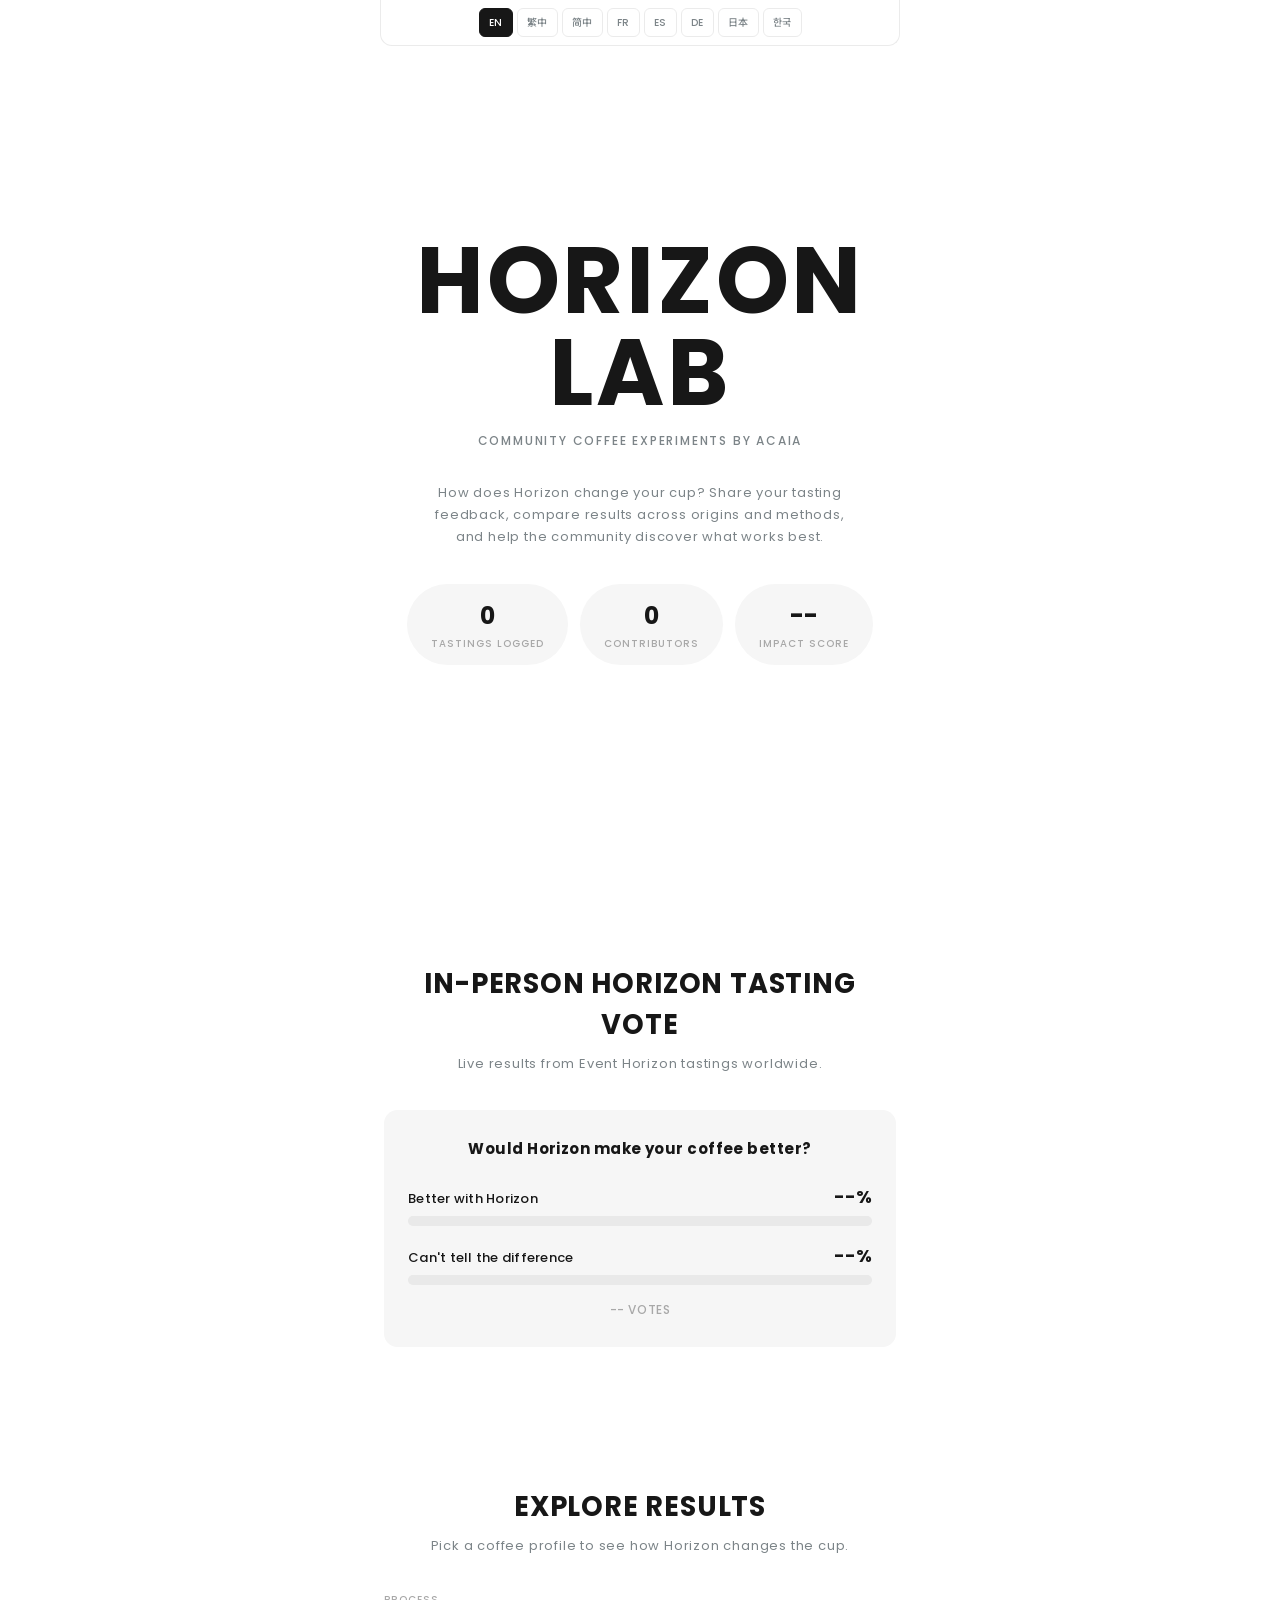
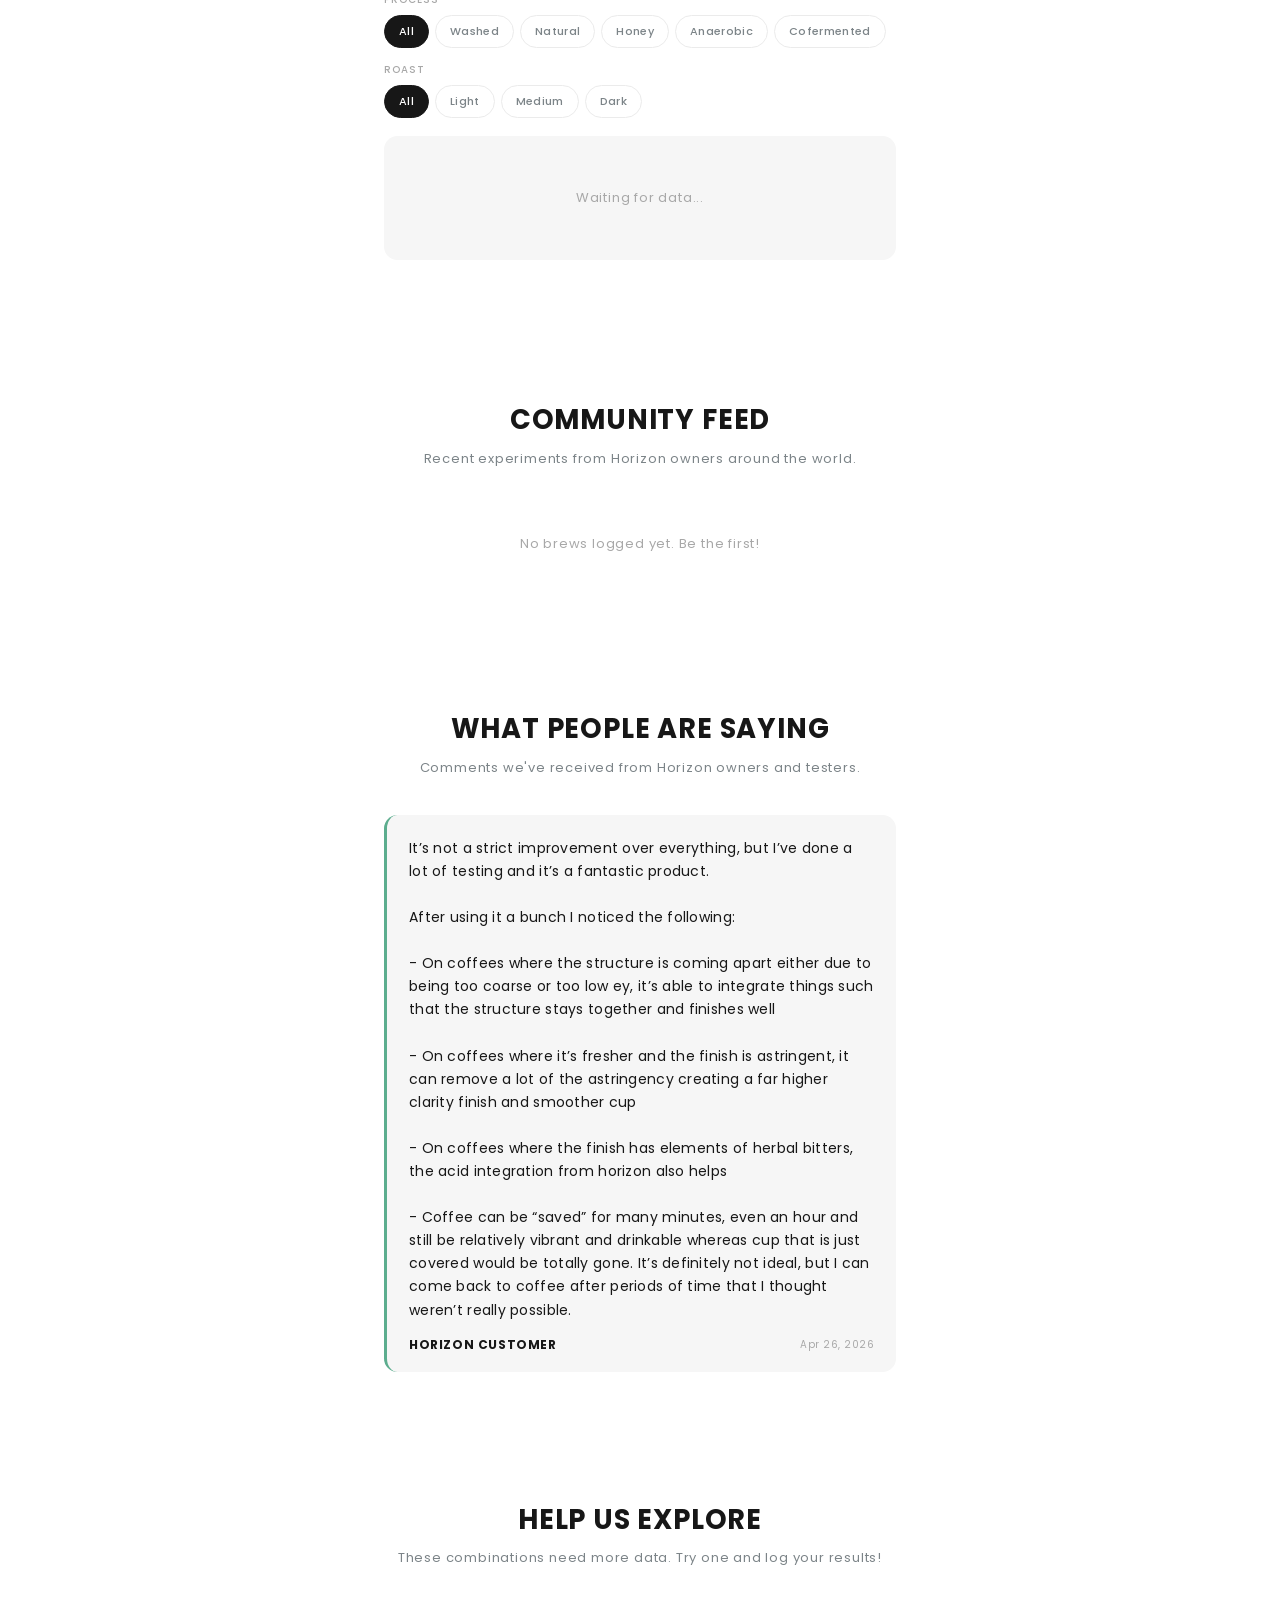
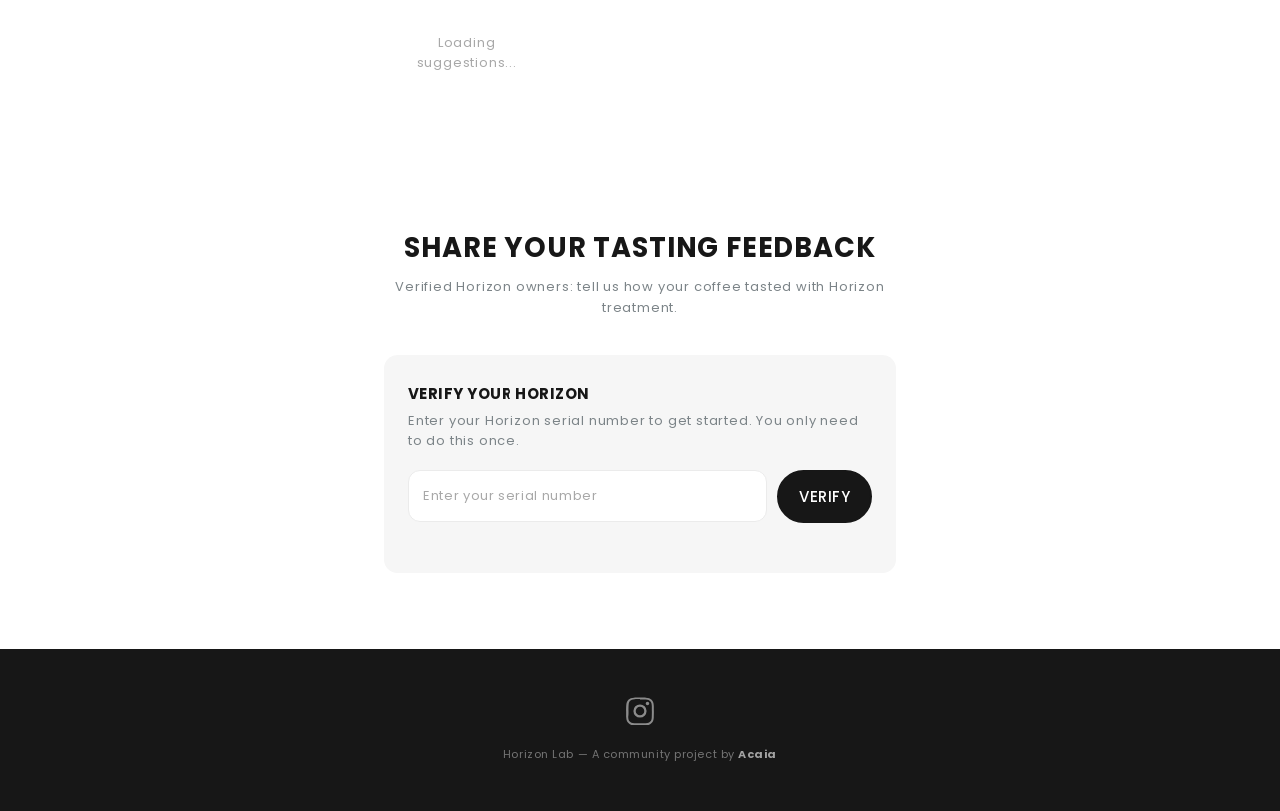
==== index.html @ b95903ea "Bipolar rating scale (-100..+100 Impact Score) Rating scale flipped from a one-sided "how big was th" ====
<!DOCTYPE html>
<html lang="en">
<head>
  <meta charset="UTF-8">
  <meta name="viewport" content="width=device-width, initial-scale=1.0, viewport-fit=cover">
  <title>Horizon Lab</title>
  <meta name="theme-color" content="#ffffff">
  <meta name="description" content="Community-driven coffee experiments with Acaia Horizon. Log your brews, discover what works, share your findings.">
  <link rel="preconnect" href="https://fonts.googleapis.com">
  <link rel="preconnect" href="https://fonts.gstatic.com" crossorigin>
  <link href="https://fonts.googleapis.com/css2?family=Poppins:ital,wght@0,400;0,500;0,700;1,400&family=Noto+Sans+TC:wght@400;500;700&family=Noto+Sans+SC:wght@400;500;700&family=Noto+Sans+JP:wght@400;500;700&family=Noto+Sans+KR:wght@400;500;700&display=swap" rel="stylesheet">
  <link rel="stylesheet" href="style.css?v=8">
</head>
<body>

  <!-- ===== LANGUAGE SWITCHER ===== -->
  <div class="lang-switcher" id="langSwitcher">
    <button data-lang="en" class="active">EN</button>
    <button data-lang="zh-TW">繁中</button>
    <button data-lang="zh-CN">简中</button>
    <button data-lang="fr">FR</button>
    <button data-lang="es">ES</button>
    <button data-lang="de">DE</button>
    <button data-lang="ja">日本</button>
    <button data-lang="ko">한국</button>
  </div>

  <!-- ===== HERO ===== -->
  <section id="hero" class="hero">
    <div class="hero-content">
      <h1 class="hero-title">Horizon<br>Lab</h1>
      <p class="hero-tagline" data-i18n="hero_tagline"></p>
      <p class="hero-desc" data-i18n="hero_desc"></p>
      <div class="hero-stats">
        <div class="stat-pill">
          <span class="stat-num" id="statBrews">0</span>
          <span class="stat-label" data-i18n="stat_brews"></span>
        </div>
        <div class="stat-pill">
          <span class="stat-num" id="statOwners">0</span>
          <span class="stat-label" data-i18n="stat_owners"></span>
        </div>
        <div class="stat-pill">
          <span class="stat-num" id="statImpact">--</span>
          <span class="stat-label" data-i18n="stat_impact"></span>
        </div>
      </div>
    </div>
  </section>

  <!-- ===== COMMUNITY VOTE ===== -->
  <section id="vote" class="section">
    <h2 class="section-title" data-i18n="vote_title"></h2>
    <p class="section-subtitle" data-i18n="vote_subtitle"></p>

    <div class="chart-card vote-card">
      <p class="vote-question" data-i18n="vote_question"></p>

      <div class="vote-bar">
        <div class="vote-bar-header">
          <span class="vote-bar-label" data-i18n="vote_yes"></span>
          <span class="vote-bar-pct" id="pctTasteYes">--%</span>
        </div>
        <div class="bar-track">
          <div class="bar-fill bar-fill-yes" id="barTasteYes" style="width: 0%"></div>
        </div>
      </div>

      <div class="vote-bar">
        <div class="vote-bar-header">
          <span class="vote-bar-label" data-i18n="vote_no"></span>
          <span class="vote-bar-pct" id="pctTasteNo">--%</span>
        </div>
        <div class="bar-track">
          <div class="bar-fill bar-fill-no" id="barTasteNo" style="width: 0%"></div>
        </div>
      </div>

      <div class="vote-total" id="totalTasting">-- <span data-i18n="votes_suffix"></span></div>
    </div>
  </section>

  <!-- ===== EXPLORER ===== -->
  <section id="dashboard" class="section">
    <h2 class="section-title" data-i18n="explorer_title"></h2>
    <p class="section-subtitle" data-i18n="explorer_subtitle"></p>

    <div class="explorer-filters">
      <div class="explorer-filter">
        <label class="explorer-filter-label" data-i18n="filter_process"></label>
        <div class="filter-pills" data-filter="process">
          <button type="button" class="filter-pill active" data-value="" data-i18n="filter_all"></button>
          <button type="button" class="filter-pill" data-value="Washed">Washed</button>
          <button type="button" class="filter-pill" data-value="Natural">Natural</button>
          <button type="button" class="filter-pill" data-value="Honey">Honey</button>
          <button type="button" class="filter-pill" data-value="Anaerobic">Anaerobic</button>
          <button type="button" class="filter-pill" data-value="Cofermented">Cofermented</button>
        </div>
      </div>
      <div class="explorer-filter">
        <label class="explorer-filter-label" data-i18n="filter_roast"></label>
        <div class="filter-pills" data-filter="roast">
          <button type="button" class="filter-pill active" data-value="" data-i18n="filter_all"></button>
          <button type="button" class="filter-pill" data-value="Light" data-i18n="roast_light"></button>
          <button type="button" class="filter-pill" data-value="Medium" data-i18n="roast_medium"></button>
          <button type="button" class="filter-pill" data-value="Dark" data-i18n="roast_dark"></button>
        </div>
      </div>
    </div>

    <div class="summary-card chart-card" id="summaryCard">
      <div class="chart-empty" data-i18n="chart_empty"></div>
    </div>
  </section>

  <!-- ===== COMMUNITY FEED ===== -->
  <section id="feed" class="section">
    <h2 class="section-title" data-i18n="feed_title"></h2>
    <p class="section-subtitle" data-i18n="feed_subtitle"></p>
    <div class="feed-list" id="feedList">
      <div class="chart-empty" data-i18n="feed_empty"></div>
    </div>
  </section>

  <!-- ===== COMMENTS ===== -->
  <section id="comments" class="section">
    <h2 class="section-title" data-i18n="comments_title"></h2>
    <p class="section-subtitle" data-i18n="comments_subtitle"></p>
    <div class="comments-list" id="commentsList">
      <div class="chart-empty" data-i18n="comments_loading"></div>
    </div>
  </section>

  <!-- ===== EXPLORE GAP ===== -->
  <section id="explore" class="section">
    <h2 class="section-title" data-i18n="explore_title"></h2>
    <p class="section-subtitle" data-i18n="explore_subtitle"></p>
    <div class="gap-grid" id="gapGrid">
      <div class="chart-empty" data-i18n="explore_loading"></div>
    </div>
  </section>

  <!-- ===== SHARE TASTING FEEDBACK ===== -->
  <section id="log" class="section">
    <h2 class="section-title" data-i18n="log_title"></h2>
    <p class="section-subtitle" data-i18n="log_subtitle"></p>

    <!-- Step 1: Serial Verification -->
    <div class="form-card" id="verifyCard">
      <h3 class="form-card-title" data-i18n="verify_title"></h3>
      <p class="form-card-desc" data-i18n="verify_desc"></p>
      <div class="input-row">
        <input type="text" id="serialInput" class="input" data-i18n-placeholder="verify_placeholder" autocomplete="off" spellcheck="false">
        <button class="btn btn-primary" id="btnVerify" data-i18n="btn_verify"></button>
      </div>
      <p class="form-hint" id="verifyMsg"></p>
    </div>

    <!-- Step 2: Brew Form (hidden until verified) -->
    <div class="form-card" id="brewCard" hidden>
      <div class="verified-badge" id="verifiedBadge">
        <span class="verified-icon">&#10003;</span>
        <span data-i18n="verified_label"></span>
        <button class="btn-text" id="btnLogout" data-i18n="btn_change_device"></button>
      </div>

      <form id="brewForm" autocomplete="off">
        <!-- Coffee Origin -->
        <div class="field">
          <label class="field-label" for="coffeeOrigin" data-i18n="field_origin"></label>
          <select id="coffeeOrigin" class="input" required>
            <option value="" disabled selected>—</option>
            <option value="Ethiopia">Ethiopia</option>
            <option value="Colombia">Colombia</option>
            <option value="Brazil">Brazil</option>
            <option value="Kenya">Kenya</option>
            <option value="Guatemala">Guatemala</option>
            <option value="Costa Rica">Costa Rica</option>
            <option value="Panama">Panama</option>
            <option value="Honduras">Honduras</option>
            <option value="Peru">Peru</option>
            <option value="Indonesia">Indonesia</option>
            <option value="Vietnam">Vietnam</option>
            <option value="Rwanda">Rwanda</option>
            <option value="Burundi">Burundi</option>
            <option value="Yemen">Yemen</option>
            <option value="India">India</option>
            <option value="Mexico">Mexico</option>
            <option value="El Salvador">El Salvador</option>
            <option value="Nicaragua">Nicaragua</option>
            <option value="Tanzania">Tanzania</option>
            <option value="Papua New Guinea">Papua New Guinea</option>
            <option value="Jamaica">Jamaica</option>
            <option value="Hawaii">Hawaii</option>
            <option value="China">China</option>
            <option value="Thailand">Thailand</option>
            <option value="Myanmar">Myanmar</option>
            <option value="Blend">Blend</option>
            <option value="Other">Other / Unknown</option>
          </select>
        </div>

        <!-- Process Method -->
        <div class="field">
          <label class="field-label" for="processMethod" data-i18n="field_process"></label>
          <select id="processMethod" class="input" required>
            <option value="" disabled selected>—</option>
            <option value="Washed">Washed</option>
            <option value="Natural">Natural</option>
            <option value="Honey">Honey</option>
            <option value="Anaerobic">Anaerobic</option>
            <option value="Cofermented">Cofermented</option>
          </select>
        </div>

        <!-- Roast Level -->
        <div class="field">
          <label class="field-label" data-i18n="field_roast"></label>
          <div class="roast-options">
            <label class="radio-card">
              <input type="radio" name="roastLevel" value="Light" required>
              <span class="radio-label" data-i18n="roast_light"></span>
            </label>
            <label class="radio-card">
              <input type="radio" name="roastLevel" value="Medium">
              <span class="radio-label" data-i18n="roast_medium"></span>
            </label>
            <label class="radio-card">
              <input type="radio" name="roastLevel" value="Dark">
              <span class="radio-label" data-i18n="roast_dark"></span>
            </label>
          </div>
        </div>

        <!-- Brew Method -->
        <div class="field">
          <label class="field-label" for="brewMethod" data-i18n="field_brew_method"></label>
          <select id="brewMethod" class="input" required>
            <option value="" disabled selected>—</option>
            <option value="Espresso">Espresso</option>
            <option value="Pour Over">Pour Over</option>
          </select>
        </div>

        <!-- Treatment Time -->
        <div class="field">
          <label class="field-label" data-i18n="field_time"></label>
          <div class="time-slider-wrap">
            <input type="range" id="treatmentTime" class="slider" min="0.25" max="3" step="0.25" value="1">
            <div class="time-display"><span id="timeValue">1m</span></div>
          </div>
          <div class="time-ticks">
            <span>15s</span><span>1m</span><span>2m</span><span>3m</span>
          </div>
          <div class="time-manual">
            <span class="time-manual-label" data-i18n="time_manual_label"></span>
            <input type="number" id="treatmentTimeManual" class="input time-manual-input" min="0.25" max="480" step="0.25" value="1">
            <span class="time-manual-unit" data-i18n="time_unit"></span>
          </div>
        </div>

        <!-- Taste Rating -->
        <div class="field">
          <label class="field-label" data-i18n="field_rating"></label>
          <div class="rating-scale">
            <label class="rating-option">
              <input type="radio" name="rating" value="1" required>
              <span class="rating-dot"></span>
              <span class="rating-text" data-i18n="rating_1"></span>
            </label>
            <label class="rating-option">
              <input type="radio" name="rating" value="2">
              <span class="rating-dot"></span>
              <span class="rating-text" data-i18n="rating_2"></span>
            </label>
            <label class="rating-option">
              <input type="radio" name="rating" value="3">
              <span class="rating-dot"></span>
              <span class="rating-text" data-i18n="rating_3"></span>
            </label>
            <label class="rating-option">
              <input type="radio" name="rating" value="4">
              <span class="rating-dot"></span>
              <span class="rating-text" data-i18n="rating_4"></span>
            </label>
            <label class="rating-option">
              <input type="radio" name="rating" value="5">
              <span class="rating-dot"></span>
              <span class="rating-text" data-i18n="rating_5"></span>
            </label>
          </div>
        </div>

        <!-- Flavor changes — direction captured per attribute -->
        <div class="field">
          <label class="field-label"><span data-i18n="field_flavors_more"></span> <span class="field-hint" data-i18n="field_flavors_hint"></span></label>
          <div class="flavor-chips flavor-chips-more">
            <label class="chip"><input type="checkbox" data-flavor="Sweetness" data-dir="+"><span data-i18n="flavor_sweetness"></span></label>
            <label class="chip"><input type="checkbox" data-flavor="Acidity" data-dir="+"><span data-i18n="flavor_acidity"></span></label>
            <label class="chip"><input type="checkbox" data-flavor="Body" data-dir="+"><span data-i18n="flavor_body"></span></label>
            <label class="chip"><input type="checkbox" data-flavor="Smoothness" data-dir="+"><span data-i18n="flavor_smoothness"></span></label>
            <label class="chip"><input type="checkbox" data-flavor="Clarity" data-dir="+"><span data-i18n="flavor_clarity"></span></label>
            <label class="chip"><input type="checkbox" data-flavor="Bitterness" data-dir="+"><span data-i18n="flavor_bitterness"></span></label>
            <label class="chip"><input type="checkbox" data-flavor="Aroma" data-dir="+"><span data-i18n="flavor_aroma"></span></label>
            <label class="chip"><input type="checkbox" data-flavor="Aftertaste" data-dir="+"><span data-i18n="flavor_aftertaste"></span></label>
          </div>
        </div>

        <div class="field">
          <label class="field-label"><span data-i18n="field_flavors_less"></span> <span class="field-hint" data-i18n="field_flavors_hint"></span></label>
          <div class="flavor-chips flavor-chips-less">
            <label class="chip"><input type="checkbox" data-flavor="Sweetness" data-dir="-"><span data-i18n="flavor_sweetness"></span></label>
            <label class="chip"><input type="checkbox" data-flavor="Acidity" data-dir="-"><span data-i18n="flavor_acidity"></span></label>
            <label class="chip"><input type="checkbox" data-flavor="Body" data-dir="-"><span data-i18n="flavor_body"></span></label>
            <label class="chip"><input type="checkbox" data-flavor="Smoothness" data-dir="-"><span data-i18n="flavor_smoothness"></span></label>
            <label class="chip"><input type="checkbox" data-flavor="Clarity" data-dir="-"><span data-i18n="flavor_clarity"></span></label>
            <label class="chip"><input type="checkbox" data-flavor="Bitterness" data-dir="-"><span data-i18n="flavor_bitterness"></span></label>
            <label class="chip"><input type="checkbox" data-flavor="Aroma" data-dir="-"><span data-i18n="flavor_aroma"></span></label>
            <label class="chip"><input type="checkbox" data-flavor="Aftertaste" data-dir="-"><span data-i18n="flavor_aftertaste"></span></label>
          </div>
        </div>

        <!-- Notes -->
        <div class="field">
          <label class="field-label" for="brewNote"><span data-i18n="field_note"></span> <span class="field-hint" data-i18n="field_note_hint"></span></label>
          <textarea id="brewNote" class="input textarea" data-i18n-placeholder="field_note_placeholder" maxlength="280" rows="3"></textarea>
          <div class="char-count"><span id="charCount">0</span>/280</div>
        </div>

        <button type="submit" class="btn btn-primary btn-submit" id="btnSubmit" data-i18n="btn_submit"></button>
      </form>

      <!-- Success state -->
      <div class="submit-success" id="submitSuccess" hidden>
        <div class="success-icon">&#10003;</div>
        <h3 data-i18n="success_title"></h3>
        <p data-i18n="success_desc"></p>
        <button class="btn btn-primary" id="btnLogAnother" data-i18n="btn_submit_another"></button>
      </div>
    </div>
  </section>

  <!-- ===== FOOTER ===== -->
  <footer class="footer">
    <div class="footer-social">
      <a href="https://www.instagram.com/acaiacoffee/" target="_blank" rel="noopener" aria-label="Instagram">
        <svg viewBox="0 0 24 24" fill="currentColor" width="28" height="28"><path d="M12 2.163c3.204 0 3.584.012 4.85.07 1.17.054 1.97.24 2.43.403a4.088 4.088 0 011.47.957c.453.453.777.91.957 1.47.163.46.35 1.26.403 2.43.058 1.266.07 1.646.07 4.85s-.012 3.584-.07 4.85c-.054 1.17-.24 1.97-.403 2.43a4.088 4.088 0 01-.957 1.47 4.088 4.088 0 01-1.47.957c-.46.163-1.26.35-2.43.403-1.266.058-1.646.07-4.85.07s-3.584-.012-4.85-.07c-1.17-.054-1.97-.24-2.43-.403a4.088 4.088 0 01-1.47-.957 4.088 4.088 0 01-.957-1.47c-.163-.46-.35-1.26-.403-2.43C2.175 15.584 2.163 15.204 2.163 12s.012-3.584.07-4.85c.054-1.17.24-1.97.403-2.43a4.088 4.088 0 01.957-1.47A4.088 4.088 0 015.063 2.293c.46-.163 1.26-.35 2.43-.403C8.759 1.832 9.139 1.82 12 1.82zm0-1.663C8.741.5 8.332.514 7.052.573 5.775.63 4.902.822 4.14 1.104a5.756 5.756 0 00-2.077 1.352A5.756 5.756 0 00.71 4.533C.428 5.295.237 6.168.18 7.445.12 8.725.107 9.134.107 12.393s.014 3.668.073 4.948c.057 1.277.249 2.15.531 2.912a5.756 5.756 0 001.352 2.077 5.756 5.756 0 002.077 1.352c.762.282 1.635.474 2.912.531 1.28.059 1.689.073 4.948.073s3.668-.014 4.948-.073c1.277-.057 2.15-.249 2.912-.531a5.756 5.756 0 002.077-1.352 5.756 5.756 0 001.352-2.077c.282-.762.474-1.635.531-2.912.059-1.28.073-1.689.073-4.948s-.014-3.668-.073-4.948c-.057-1.277-.249-2.15-.531-2.912a5.756 5.756 0 00-1.352-2.077A5.756 5.756 0 0019.86 1.104C19.098.822 18.225.63 16.948.573 15.668.514 15.259.5 12 .5z"/><path d="M12 6.365a5.635 5.635 0 100 11.27 5.635 5.635 0 000-11.27zm0 9.297a3.662 3.662 0 110-7.325 3.662 3.662 0 010 7.325z"/><circle cx="18.406" cy="5.594" r="1.44"/></svg>
      </a>
    </div>
    <p class="footer-brand" data-i18n-html="footer_brand"></p>
  </footer>

  <script src="translations.js?v=11"></script>
  <script src="app.js?v=16"></script>
</body>
</html>
---- style.css ----
/* ===== Horizon Lab — Acaia Design Language ===== */

:root {
  /* Acaia core palette */
  --black: #171717;
  --white: #ffffff;
  --peach: #ffddbf;
  --green: #5cad8e;
  --bg: #ffffff;
  --bg-card: #f6f6f6;
  --bg-card-hover: #ebebeb;
  --bg-footer: #171717;
  --border: #ebebeb;
  --border-focus: #171717;
  --text: #171717;
  --text-secondary: #7c8488;
  --text-muted: #a8a8a8;
  --danger: #be123c;
  --danger-bg: #fff1f2;
  --success: #4d7c0f;
  --success-bg: #f7fee7;

  /* Typography */
  --font: 'Poppins', 'Noto Sans TC', 'Noto Sans SC', 'Noto Sans JP', 'Noto Sans KR', sans-serif;

  /* Spacing & shape */
  --max-w: 560px;
  --radius: clamp(0.625rem, 1.053vw, 1.25rem);
  --radius-sm: 0.75rem;
  --radius-pill: 3.75rem;

  /* Transitions (from Acaia theme) */
  --ease: 0.5s cubic-bezier(0.3, 1, 0.3, 1);
  --ease-fast: 0.3s cubic-bezier(0.7, 0, 0.3, 1);
}

*, *::before, *::after { box-sizing: border-box; margin: 0; padding: 0; }

html {
  scroll-behavior: smooth;
  -webkit-text-size-adjust: 100%;
}

body {
  font-family: var(--font);
  font-weight: 400;
  letter-spacing: 0.05em;
  background: var(--bg);
  color: var(--text);
  line-height: 1.5;
  min-height: 100vh;
  overflow-x: hidden;
  -webkit-font-smoothing: antialiased;
}

/* ===== LANGUAGE SWITCHER ===== */
.lang-switcher {
  position: fixed;
  top: 0;
  left: 50%;
  transform: translateX(-50%);
  z-index: 999;
  display: flex;
  gap: 4px;
  padding: 8px 12px;
  background: rgba(255, 255, 255, 0.92);
  backdrop-filter: blur(10px);
  -webkit-backdrop-filter: blur(10px);
  border-radius: 0 0 12px 12px;
  max-width: 520px;
  width: 100%;
  flex-wrap: wrap;
  justify-content: center;
  border-bottom: 1px solid var(--border);
  border-left: 1px solid var(--border);
  border-right: 1px solid var(--border);
}
.lang-switcher button {
  font-family: var(--font);
  font-size: 0.625rem;
  font-weight: 500;
  letter-spacing: 0.05em;
  padding: 5px 9px;
  border: 1px solid var(--border);
  border-radius: 6px;
  background: var(--white);
  color: var(--text-secondary);
  cursor: pointer;
  transition: all var(--ease-fast);
  white-space: nowrap;
}
.lang-switcher button:hover { border-color: var(--text-muted); color: var(--black); }
.lang-switcher button.active {
  background: var(--black);
  border-color: var(--black);
  color: var(--white);
}

/* ===== HERO ===== */
.hero {
  min-height: 100vh;
  min-height: 100svh;
  display: flex;
  align-items: center;
  justify-content: center;
  text-align: center;
  padding: 84px 24px 48px;
  position: relative;
}

.hero-content { max-width: var(--max-w); }

.hero-title {
  font-family: var(--font);
  font-size: clamp(3rem, 12vw, 5.8rem);
  font-weight: 700;
  letter-spacing: 0.03em;
  text-transform: uppercase;
  line-height: 1;
  color: var(--black);
  margin-bottom: 12px;
}

.hero-tagline {
  font-size: 0.75rem;
  font-weight: 500;
  letter-spacing: 0.15em;
  text-transform: uppercase;
  color: var(--text-secondary);
  margin-bottom: 32px;
}

.hero-desc {
  font-size: 0.8125rem;
  color: var(--text-secondary);
  line-height: 1.7;
  margin-bottom: 36px;
  max-width: 440px;
  margin-left: auto;
  margin-right: auto;
}

.hero-stats {
  display: flex;
  gap: 12px;
  justify-content: center;
  flex-wrap: wrap;
  margin-bottom: 36px;
}

.stat-pill {
  display: flex;
  flex-direction: column;
  align-items: center;
  padding: 14px 24px;
  background: var(--bg-card);
  border-radius: var(--radius-pill);
  min-width: 110px;
}

.stat-num {
  font-size: 1.5rem;
  font-weight: 700;
  color: var(--black);
  letter-spacing: 0;
}

.stat-label {
  font-size: 0.625rem;
  font-weight: 500;
  letter-spacing: 0.1em;
  text-transform: uppercase;
  color: var(--text-muted);
  margin-top: 2px;
}

.hero-cta {
  font-size: clamp(0.875rem, 0.8115rem + 0.1587vw, 1rem);
  padding: clamp(1.125rem, 1.2vw, 1.375rem) clamp(1.625rem, 1.473vw, 1.875rem);
}

/* ===== BUTTONS ===== */
.btn {
  display: inline-flex;
  align-items: center;
  justify-content: center;
  gap: 8px;
  font-family: var(--font);
  font-weight: 500;
  font-size: clamp(0.875rem, 0.8115rem + 0.1587vw, 1rem);
  text-transform: uppercase;
  letter-spacing: 0.03em;
  border: 2px solid transparent;
  border-radius: var(--radius-pill);
  cursor: pointer;
  transition: all var(--ease-fast);
  text-decoration: none;
  white-space: nowrap;
}

.btn-primary {
  background: var(--black);
  color: var(--white);
  padding: clamp(0.75rem, 1vw, 1rem) clamp(1.25rem, 1.4vw, 1.625rem);
  border-color: var(--black);
}
.btn-primary:hover { background: #333; border-color: #333; }
.btn-primary:active { background: #000; }
.btn-primary:disabled {
  opacity: 0.35;
  cursor: not-allowed;
}

.btn-secondary {
  background: var(--white);
  border: 2px solid var(--black);
  color: var(--black);
  padding: clamp(0.75rem, 1vw, 1rem) clamp(1.25rem, 1.4vw, 1.625rem);
}
.btn-secondary:hover { background: #f0f0f0; }

.btn-text {
  background: none;
  border: none;
  color: var(--text-muted);
  font-family: var(--font);
  font-size: 0.6875rem;
  font-weight: 400;
  cursor: pointer;
  text-decoration: underline;
  text-underline-offset: 3px;
  padding: 0;
  text-transform: none;
  letter-spacing: 0.05em;
}
.btn-text:hover { color: var(--black); }

/* ===== SECTIONS ===== */
.section {
  max-width: var(--max-w);
  margin: 0 auto;
  padding: 64px 24px;
}

.section-title {
  font-size: clamp(1.3rem, 4vw, 1.7rem);
  font-weight: 700;
  letter-spacing: 0.03em;
  text-transform: uppercase;
  text-align: center;
  margin-bottom: 8px;
  color: var(--black);
}

.section-subtitle {
  text-align: center;
  font-size: 0.8125rem;
  color: var(--text-secondary);
  margin-bottom: 36px;
  line-height: 1.6;
}

/* ===== CHART CARDS ===== */
.chart-card {
  background: var(--bg-card);
  border-radius: var(--radius);
  padding: 24px;
  margin-bottom: 12px;
}

.chart-title {
  font-size: 0.8125rem;
  font-weight: 700;
  letter-spacing: 0.03em;
  text-transform: uppercase;
  margin-bottom: 4px;
}

.chart-desc {
  font-size: 0.75rem;
  color: var(--text-secondary);
  margin-bottom: 20px;
}

.chart-empty {
  text-align: center;
  padding: 28px 16px;
  color: var(--text-muted);
  font-size: 0.8125rem;
}

/* Horizontal bar chart rows */
.bar-row {
  display: flex;
  align-items: center;
  gap: 10px;
  margin-bottom: 8px;
}

.bar-label {
  flex: 0 0 100px;
  font-size: 0.75rem;
  font-weight: 500;
  color: var(--text-secondary);
  text-align: right;
  overflow: hidden;
  text-overflow: ellipsis;
  white-space: nowrap;
}

.bar-track {
  flex: 1;
  height: 22px;
  background: rgba(23, 23, 23, 0.05);
  border-radius: 4px;
  overflow: hidden;
}

.bar-fill {
  height: 100%;
  background: var(--black);
  border-radius: 4px;
  transition: width 0.7s cubic-bezier(0.3, 1, 0.3, 1);
  min-width: 0;
}

.bar-value {
  flex: 0 0 55px;
  font-size: 0.75rem;
  font-weight: 700;
  color: var(--black);
  text-align: left;
}

.bar-count {
  font-weight: 400;
  color: var(--text-muted);
  font-size: 0.6875rem;
}

/* ===== EXPLORER (filtered dashboard) ===== */
.explorer-filters {
  display: flex;
  flex-direction: column;
  gap: 14px;
  margin-bottom: 18px;
}

.explorer-filter {
  display: flex;
  flex-direction: column;
  gap: 8px;
}

.explorer-filter-label {
  font-size: 0.625rem;
  font-weight: 500;
  letter-spacing: 0.1em;
  text-transform: uppercase;
  color: var(--text-muted);
}

.filter-pills {
  display: flex;
  flex-wrap: wrap;
  gap: 6px;
}

.filter-pill {
  font-family: var(--font);
  font-size: 0.6875rem;
  font-weight: 500;
  letter-spacing: 0.03em;
  padding: 7px 14px;
  background: var(--white);
  border: 1px solid var(--border);
  border-radius: var(--radius-pill);
  color: var(--text-secondary);
  cursor: pointer;
  transition: all var(--ease-fast);
  white-space: nowrap;
}

.filter-pill:hover {
  border-color: var(--text-muted);
  color: var(--black);
}

.filter-pill.active {
  background: var(--black);
  border-color: var(--black);
  color: var(--white);
}

.summary-card { padding: 24px; }

.summary-headline {
  font-size: 0.75rem;
  font-weight: 500;
  letter-spacing: 0.1em;
  text-transform: uppercase;
  color: var(--text-muted);
  text-align: center;
  margin-bottom: 14px;
}

.summary-headline strong {
  font-size: 2rem;
  font-weight: 700;
  color: var(--black);
  letter-spacing: 0;
  display: block;
  line-height: 1.1;
  margin-bottom: 4px;
}

.summary-stats {
  display: flex;
  gap: 10px;
  margin-bottom: 22px;
  justify-content: center;
}

.summary-pill {
  flex: 1;
  background: var(--white);
  border-radius: var(--radius-sm);
  padding: 12px 14px;
  text-align: center;
  border: 1px solid var(--border);
}

.summary-pill-num {
  display: block;
  font-size: 1.125rem;
  font-weight: 700;
  color: var(--black);
  letter-spacing: 0;
  line-height: 1.2;
}

.summary-pill-label {
  display: block;
  font-size: 0.625rem;
  font-weight: 500;
  letter-spacing: 0.05em;
  text-transform: uppercase;
  color: var(--text-muted);
  margin-top: 4px;
}

.summary-flavors-title {
  font-size: 0.75rem;
  font-weight: 700;
  letter-spacing: 0.05em;
  text-transform: uppercase;
  color: var(--black);
  margin-bottom: 12px;
}

.summary-flavors .bar-fill { background: var(--green); }

/* Divergent flavor bars (less ← center → more) */
.divergent-row {
  display: grid;
  grid-template-columns: 80px 1fr 80px;
  align-items: center;
  gap: 8px;
  margin-bottom: 8px;
}

.divergent-label {
  font-size: 0.75rem;
  font-weight: 500;
  color: var(--text-secondary);
  text-align: right;
  overflow: hidden;
  text-overflow: ellipsis;
  white-space: nowrap;
}

.divergent-track {
  position: relative;
  display: grid;
  grid-template-columns: 1fr 1fr;
  height: 22px;
  background: rgba(23, 23, 23, 0.05);
  border-radius: 4px;
  overflow: hidden;
}

.divergent-track::before {
  content: '';
  position: absolute;
  left: 50%;
  top: 0;
  bottom: 0;
  width: 1px;
  background: rgba(23, 23, 23, 0.18);
  z-index: 1;
}

.divergent-half {
  position: relative;
  height: 100%;
}

.divergent-fill {
  position: absolute;
  top: 0;
  bottom: 0;
  background: var(--black);
  transition: width 0.7s cubic-bezier(0.3, 1, 0.3, 1);
}

.divergent-half-less .divergent-fill {
  right: 0;
  background: var(--danger);
}

.divergent-half-more .divergent-fill {
  left: 0;
  background: var(--green);
}

.divergent-stats {
  display: flex;
  gap: 6px;
  justify-content: flex-start;
  font-size: 0.6875rem;
  font-weight: 500;
}

.divergent-less-stat { color: var(--danger); }
.divergent-more-stat { color: var(--green); }
.divergent-sep { color: var(--text-muted); }

/* ===== COMMUNITY VOTE ===== */
.vote-card { padding: 28px 24px; }

.vote-question {
  font-size: 0.9375rem;
  font-weight: 700;
  letter-spacing: 0.03em;
  text-align: center;
  margin-bottom: 22px;
  color: var(--black);
}

.vote-bar { margin-bottom: 16px; }
.vote-bar:last-of-type { margin-bottom: 18px; }

.vote-bar-header {
  display: flex;
  justify-content: space-between;
  align-items: baseline;
  margin-bottom: 6px;
}

.vote-bar-label {
  font-size: 0.8125rem;
  font-weight: 500;
  color: var(--black);
  letter-spacing: 0.02em;
}

.vote-bar-pct {
  font-size: 1.125rem;
  font-weight: 700;
  color: var(--black);
  letter-spacing: 0;
}

.vote-card .bar-track {
  height: 10px;
  background: rgba(23, 23, 23, 0.06);
  border-radius: 5px;
}

.vote-card .bar-fill {
  border-radius: 5px;
  transition: width 1s cubic-bezier(0.3, 1, 0.3, 1);
}

.bar-fill-yes { background: var(--green); }
.bar-fill-no  { background: var(--text-muted); }

.vote-total {
  text-align: center;
  font-size: 0.75rem;
  font-weight: 500;
  color: var(--text-muted);
  letter-spacing: 0.05em;
  text-transform: uppercase;
  margin-top: 14px;
}

/* ===== FORM CARDS ===== */
.form-card {
  background: var(--bg-card);
  border-radius: var(--radius);
  padding: 28px 24px;
  margin-bottom: 12px;
}

.form-card-title {
  font-size: 0.9375rem;
  font-weight: 700;
  letter-spacing: 0.03em;
  text-transform: uppercase;
  margin-bottom: 6px;
}

.form-card-desc {
  font-size: 0.8125rem;
  color: var(--text-secondary);
  margin-bottom: 20px;
}

.verified-badge {
  display: flex;
  align-items: center;
  gap: 8px;
  padding: 10px 16px;
  background: var(--success-bg);
  border-radius: var(--radius-sm);
  font-size: 0.75rem;
  font-weight: 500;
  color: var(--success);
  margin-bottom: 24px;
}

.verified-icon { font-size: 1rem; font-weight: 700; }
.verified-badge .btn-text { margin-left: auto; }

/* ===== FORM FIELDS ===== */
.field { margin-bottom: 24px; }

.field-label {
  display: block;
  font-size: 0.75rem;
  font-weight: 500;
  letter-spacing: 0.05em;
  text-transform: uppercase;
  color: var(--black);
  margin-bottom: 8px;
}

.field-hint {
  font-weight: 400;
  color: var(--text-muted);
  font-size: 0.6875rem;
  text-transform: none;
}

.input {
  width: 100%;
  height: 3.25rem;
  padding: 0 14px;
  font-family: var(--font);
  font-size: 0.8125rem;
  letter-spacing: 0.05em;
  color: var(--text);
  background: var(--white);
  border: 1px solid var(--border);
  border-radius: var(--radius-sm);
  outline: none;
  transition: border-color var(--ease-fast);
  appearance: none;
  -webkit-appearance: none;
}

.input:focus { border-color: var(--black); }

.input::placeholder { color: var(--text-muted); }

select.input {
  cursor: pointer;
  background-image: url("data:image/svg+xml,%3Csvg xmlns='http://www.w3.org/2000/svg' width='12' height='8' fill='%237c8488'%3E%3Cpath d='M1 1l5 5 5-5'/%3E%3C/svg%3E");
  background-repeat: no-repeat;
  background-position: right 14px center;
  padding-right: 36px;
}

.textarea {
  resize: vertical;
  min-height: 80px;
  height: auto;
  padding: 12px 14px;
}

.char-count {
  text-align: right;
  font-size: 0.625rem;
  color: var(--text-muted);
  margin-top: 4px;
}

.input-row { display: flex; gap: 10px; }
.input-row .input { flex: 1; }

.form-hint {
  font-size: 0.75rem;
  margin-top: 8px;
  min-height: 1.2em;
}

.form-hint.error { color: var(--danger); }
.form-hint.success { color: var(--success); }

/* Roast radio cards */
.roast-options { display: flex; gap: 8px; }

.radio-card { flex: 1; cursor: pointer; }
.radio-card input { display: none; }

.radio-label {
  display: block;
  text-align: center;
  padding: 10px 8px;
  font-size: 0.75rem;
  font-weight: 500;
  letter-spacing: 0.05em;
  text-transform: uppercase;
  background: var(--white);
  border: 1px solid var(--border);
  border-radius: var(--radius-sm);
  transition: all var(--ease-fast);
}

.radio-card input:checked + .radio-label {
  background: var(--black);
  border-color: var(--black);
  color: var(--white);
}

.radio-card:hover .radio-label {
  border-color: var(--text-muted);
}

/* Rating scale */
.rating-scale { display: flex; gap: 6px; }

.rating-option { flex: 1; cursor: pointer; text-align: center; }
.rating-option input { display: none; }

.rating-dot {
  display: block;
  width: 32px;
  height: 32px;
  margin: 0 auto 6px;
  border-radius: 50%;
  background: var(--white);
  border: 2px solid var(--border);
  transition: all var(--ease-fast);
}

.rating-option input:checked ~ .rating-dot {
  background: var(--black);
  border-color: var(--black);
}

.rating-option:hover .rating-dot {
  border-color: var(--text-secondary);
}

.rating-text {
  font-size: 0.625rem;
  font-weight: 500;
  color: var(--text-muted);
  line-height: 1.2;
  letter-spacing: 0.03em;
}

.rating-option input:checked ~ .rating-text {
  color: var(--black);
  font-weight: 700;
}

/* Treatment time slider */
.time-slider-wrap { display: flex; align-items: center; gap: 14px; }

.slider {
  flex: 1;
  -webkit-appearance: none;
  appearance: none;
  height: 4px;
  background: var(--border);
  border-radius: 2px;
  outline: none;
}

.slider::-webkit-slider-thumb {
  -webkit-appearance: none;
  width: 22px;
  height: 22px;
  border-radius: 50%;
  background: var(--black);
  cursor: pointer;
  border: 3px solid var(--white);
  box-shadow: 0 0 0 1px var(--border);
}

.slider::-moz-range-thumb {
  width: 22px;
  height: 22px;
  border-radius: 50%;
  background: var(--black);
  cursor: pointer;
  border: 3px solid var(--white);
  box-shadow: 0 0 0 1px var(--border);
}

.time-display {
  font-size: 1.3rem;
  font-weight: 700;
  color: var(--black);
  min-width: 65px;
  text-align: right;
  letter-spacing: 0;
}

.time-ticks {
  display: flex;
  justify-content: space-between;
  font-size: 0.625rem;
  color: var(--text-muted);
  margin-top: 4px;
  padding: 0 2px;
}

.time-manual {
  display: flex;
  align-items: center;
  gap: 8px;
  margin-top: 16px;
  font-size: 0.75rem;
  color: var(--text-secondary);
  letter-spacing: 0.03em;
}

.time-manual-label { white-space: nowrap; }

.time-manual-input {
  width: 88px;
  height: 2.25rem;
  padding: 0 10px;
  font-size: 0.8125rem;
  text-align: right;
}

.time-manual-unit {
  color: var(--text-muted);
  font-size: 0.75rem;
}

/* Flavor chips */
.flavor-chips { display: flex; flex-wrap: wrap; gap: 8px; }

.chip { cursor: pointer; }
.chip input { display: none; }

.chip span {
  display: inline-block;
  padding: 7px 16px;
  font-size: 0.75rem;
  font-weight: 500;
  background: var(--white);
  border: 1px solid var(--border);
  border-radius: var(--radius-pill);
  transition: all var(--ease-fast);
  user-select: none;
}

.chip input:checked + span {
  background: var(--black);
  border-color: var(--black);
  color: var(--white);
}

.chip:hover span { border-color: var(--text-muted); }

/* Direction-aware chip colours */
.flavor-chips-more .chip input:checked + span {
  background: var(--green);
  border-color: var(--green);
}
.flavor-chips-less .chip input:checked + span {
  background: var(--danger);
  border-color: var(--danger);
}

.btn-submit {
  width: 100%;
  padding: clamp(1rem, 1.2vw, 1.25rem);
  margin-top: 8px;
}

/* Success state */
.submit-success { text-align: center; padding: 36px 16px; }

.success-icon {
  width: 56px;
  height: 56px;
  line-height: 56px;
  border-radius: 50%;
  background: var(--success-bg);
  color: var(--success);
  font-size: 1.5rem;
  font-weight: 700;
  margin: 0 auto 16px;
}

.submit-success h3 {
  font-size: 1.0625rem;
  font-weight: 700;
  letter-spacing: 0.03em;
  text-transform: uppercase;
  margin-bottom: 8px;
}

.submit-success p {
  color: var(--text-secondary);
  font-size: 0.8125rem;
  margin-bottom: 28px;
}

/* ===== COMMUNITY FEED ===== */
.feed-list { display: flex; flex-direction: column; gap: 10px; }

.feed-card {
  background: var(--bg-card);
  border-radius: var(--radius);
  padding: 20px;
}

.feed-header {
  display: flex;
  align-items: center;
  justify-content: space-between;
  margin-bottom: 10px;
}

.feed-origin {
  font-weight: 700;
  font-size: 0.8125rem;
  letter-spacing: 0.03em;
  text-transform: uppercase;
}

.feed-rating {
  font-weight: 700;
  font-size: 0.8125rem;
  color: var(--green);
}

.feed-meta { display: flex; flex-wrap: wrap; gap: 6px; margin-bottom: 10px; }

.feed-tag {
  font-size: 0.6875rem;
  font-weight: 500;
  padding: 3px 10px;
  background: rgba(23, 23, 23, 0.05);
  border-radius: var(--radius-pill);
  color: var(--text-secondary);
}

.feed-tag-more { color: var(--green); }
.feed-tag-less { color: var(--danger); }

.feed-note {
  font-size: 0.8125rem;
  color: var(--text-secondary);
  line-height: 1.6;
  font-style: italic;
}

.feed-time {
  font-size: 0.625rem;
  color: var(--text-muted);
  margin-top: 8px;
  letter-spacing: 0.05em;
}

/* ===== COMMENTS ===== */
.comments-list { display: flex; flex-direction: column; gap: 10px; }

.comment-card {
  background: var(--bg-card);
  border-radius: var(--radius);
  padding: 22px 22px 18px;
  border-left: 3px solid var(--green);
}

.comment-text {
  font-size: 0.875rem;
  color: var(--text);
  line-height: 1.65;
  margin-bottom: 14px;
  letter-spacing: 0.02em;
  white-space: pre-wrap;
}

.comment-meta {
  display: flex;
  align-items: center;
  justify-content: space-between;
  gap: 10px;
  flex-wrap: wrap;
}

.comment-byline {
  font-size: 0.75rem;
  font-weight: 700;
  letter-spacing: 0.05em;
  text-transform: uppercase;
  color: var(--black);
}

.comment-date {
  font-size: 0.625rem;
  color: var(--text-muted);
  letter-spacing: 0.05em;
}

/* ===== EXPLORE GAPS ===== */
.gap-grid {
  display: grid;
  grid-template-columns: repeat(auto-fill, minmax(140px, 1fr));
  gap: 8px;
}

.gap-card {
  background: var(--bg-card);
  border-radius: var(--radius);
  padding: 16px;
  text-align: center;
  cursor: pointer;
  transition: all var(--ease-fast);
}

.gap-card:hover { background: var(--bg-card-hover); }

.gap-origin {
  font-weight: 700;
  font-size: 0.75rem;
  letter-spacing: 0.03em;
  text-transform: uppercase;
  margin-bottom: 2px;
}

.gap-method {
  font-size: 0.6875rem;
  color: var(--text-secondary);
  margin-bottom: 8px;
}

.gap-count {
  font-size: 0.625rem;
  font-weight: 500;
  color: var(--text-muted);
  text-transform: uppercase;
  letter-spacing: 0.05em;
}

/* ===== FOOTER ===== */
.footer {
  text-align: center;
  padding: 48px 24px;
  background: var(--bg-footer);
  color: var(--white);
}

.footer-social { margin-bottom: 14px; }
.footer-social a { color: rgba(255,255,255,0.5); transition: color var(--ease-fast); }
.footer-social a:hover { color: var(--white); }

.footer-brand {
  font-size: 0.6875rem;
  color: rgba(255,255,255,0.4);
  letter-spacing: 0.05em;
}

.footer-brand a {
  color: rgba(255,255,255,0.6);
  text-decoration: none;
}
.footer-brand a:hover { color: var(--white); }

/* ===== SCROLL FADE ===== */
.section {
  opacity: 0;
  transform: translateY(16px);
  transition: opacity 0.7s cubic-bezier(0.7, 0, 0.3, 1), transform 0.7s cubic-bezier(0.7, 0, 0.3, 1);
}

.section.fade-in { opacity: 1; transform: translateY(0); }

.hero { opacity: 1; transform: none; }

/* ===== RESPONSIVE ===== */
@media (max-width: 420px) {
  .rating-scale { gap: 2px; }
  .rating-dot { width: 26px; height: 26px; }
  .rating-text { font-size: 0.56rem; }
  .bar-label { flex: 0 0 70px; font-size: 0.6875rem; }
  .roast-options { gap: 6px; }
  .stat-pill { min-width: 90px; padding: 10px 16px; }
  .stat-num { font-size: 1.2rem; }
  .hero-title { font-size: clamp(2.5rem, 14vw, 4rem); }
}
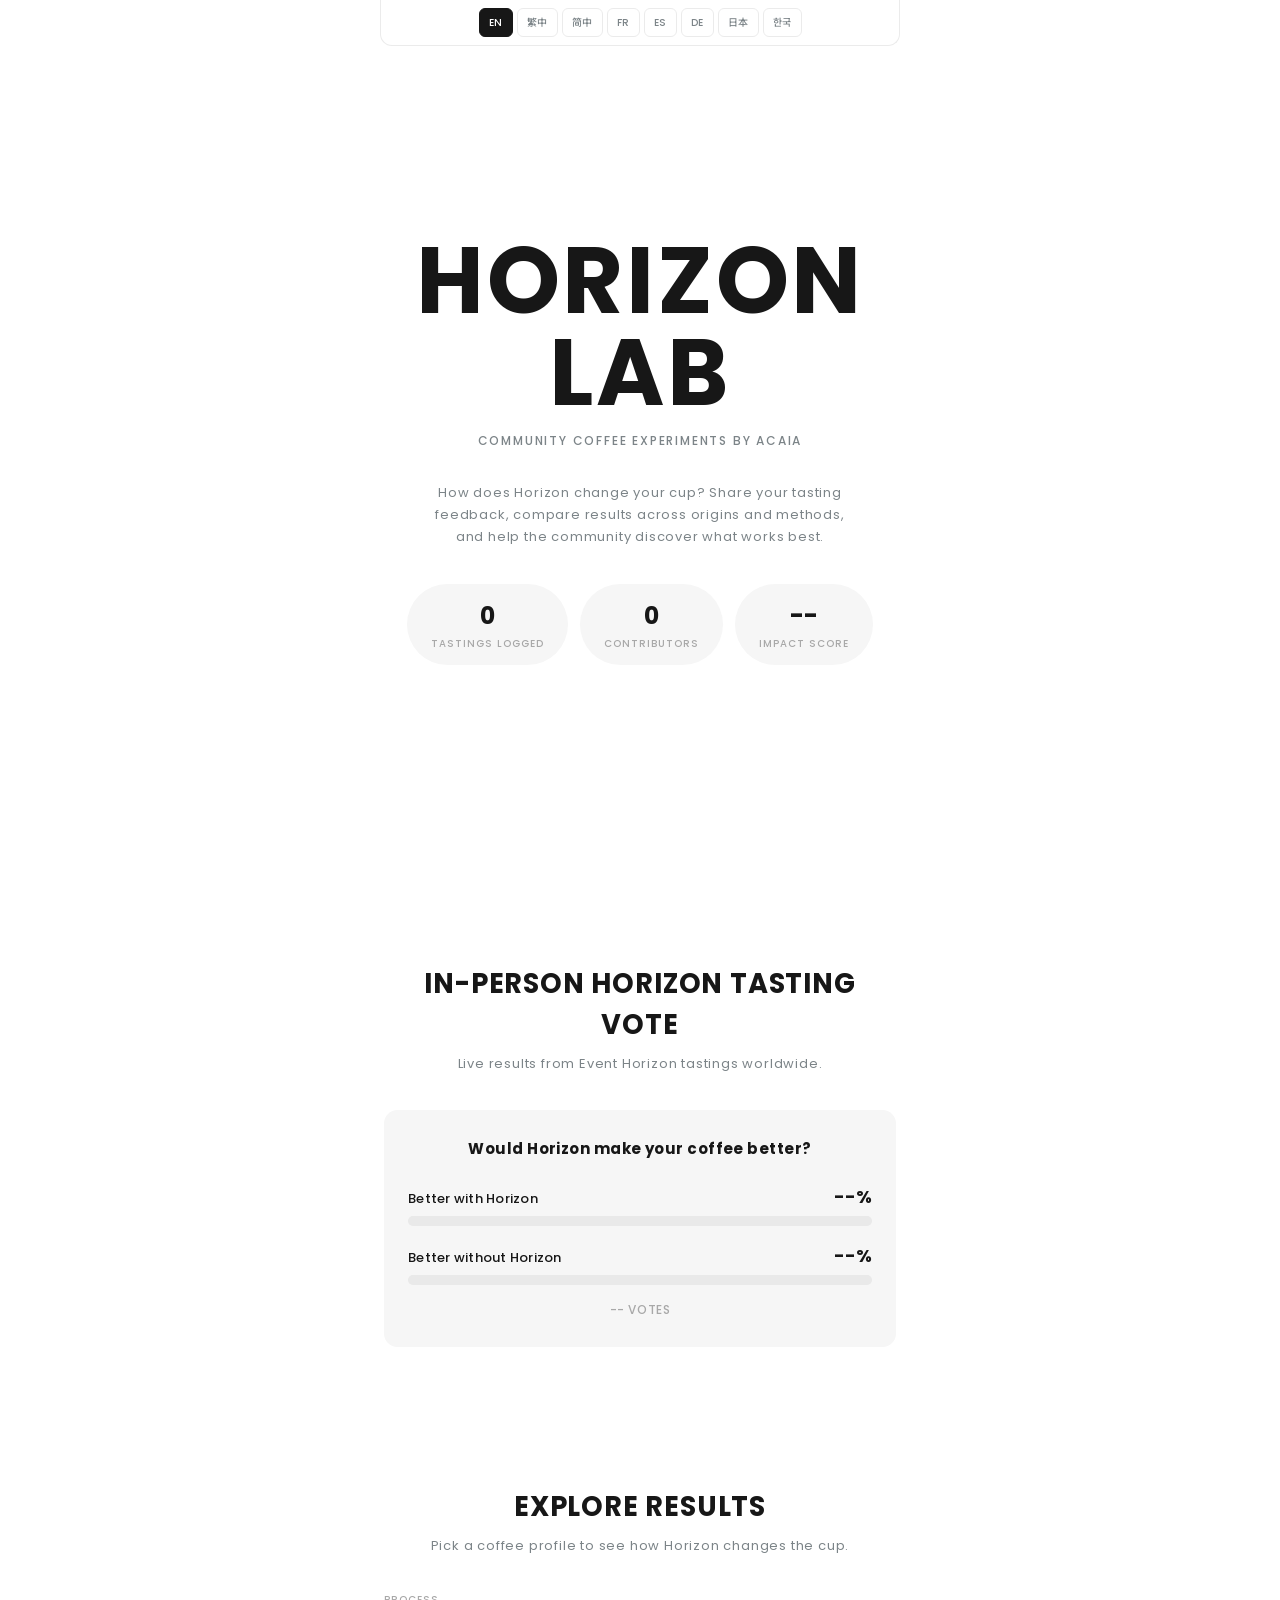
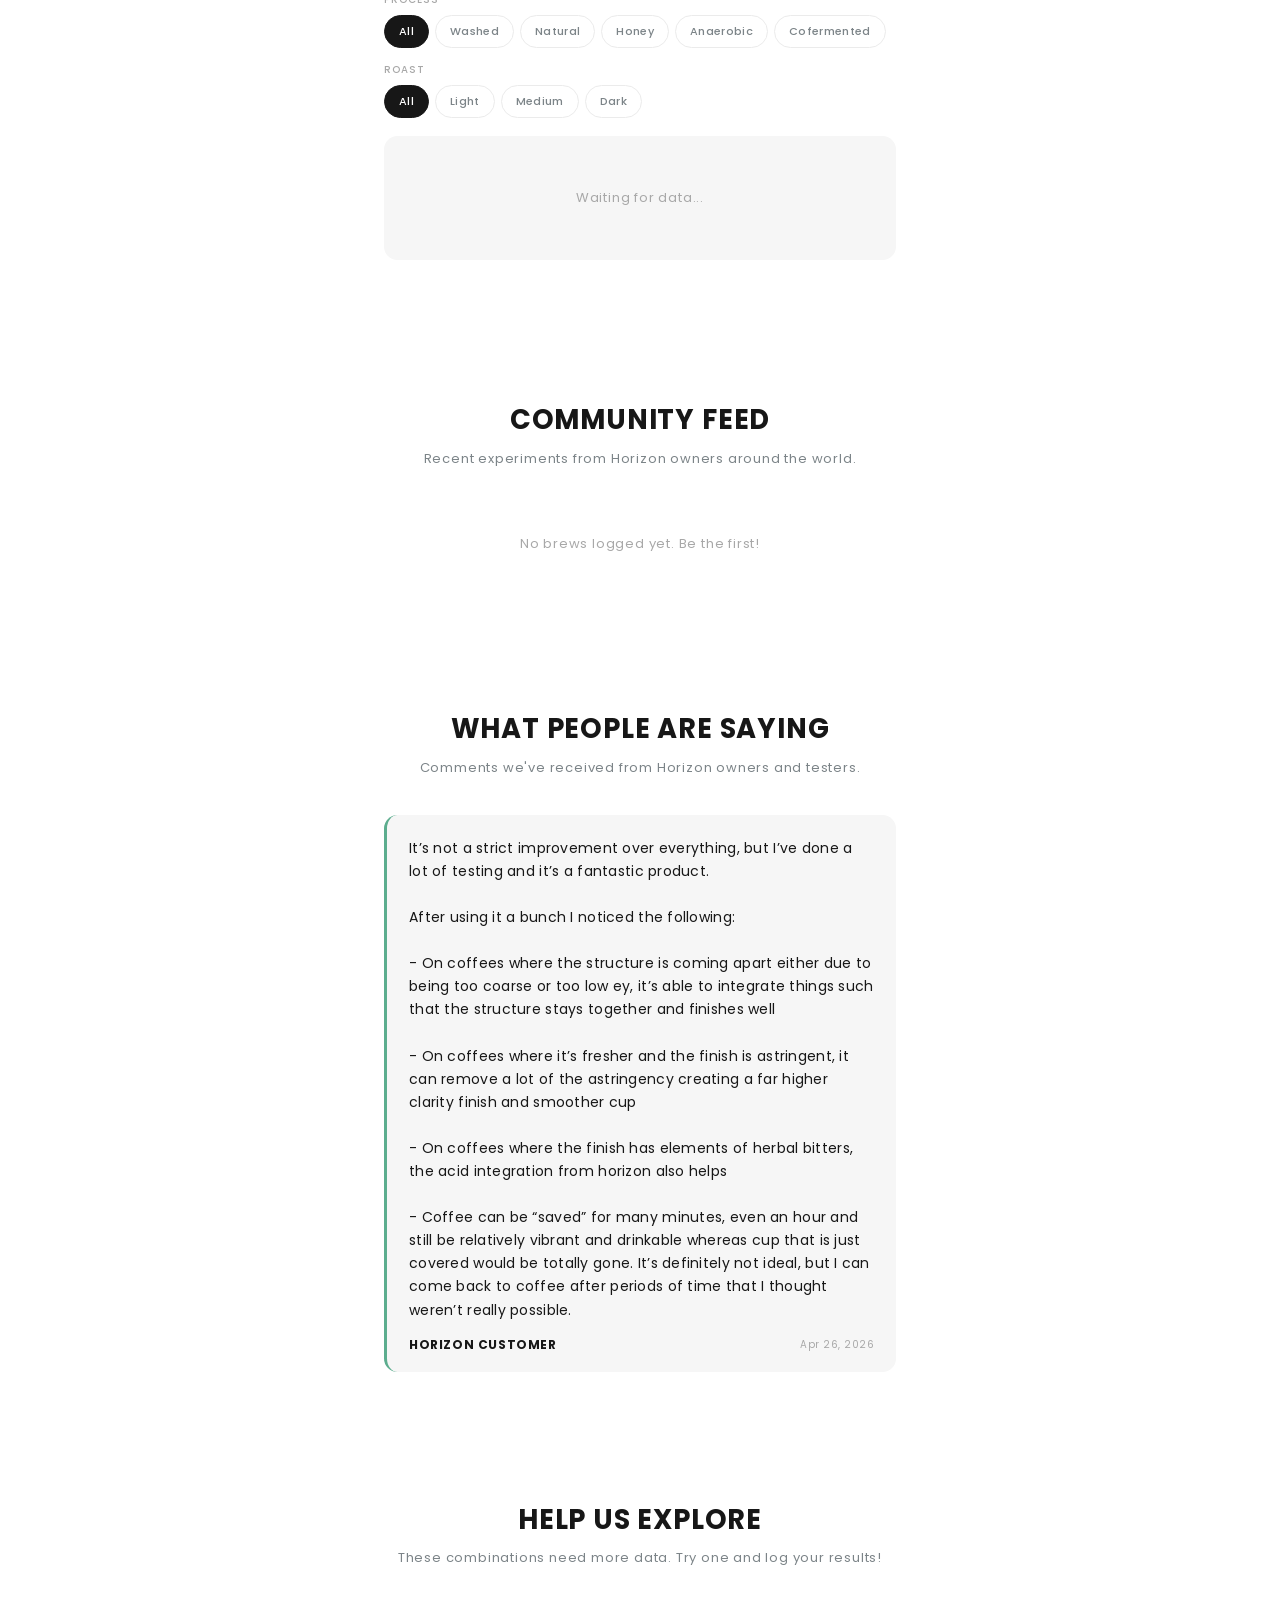
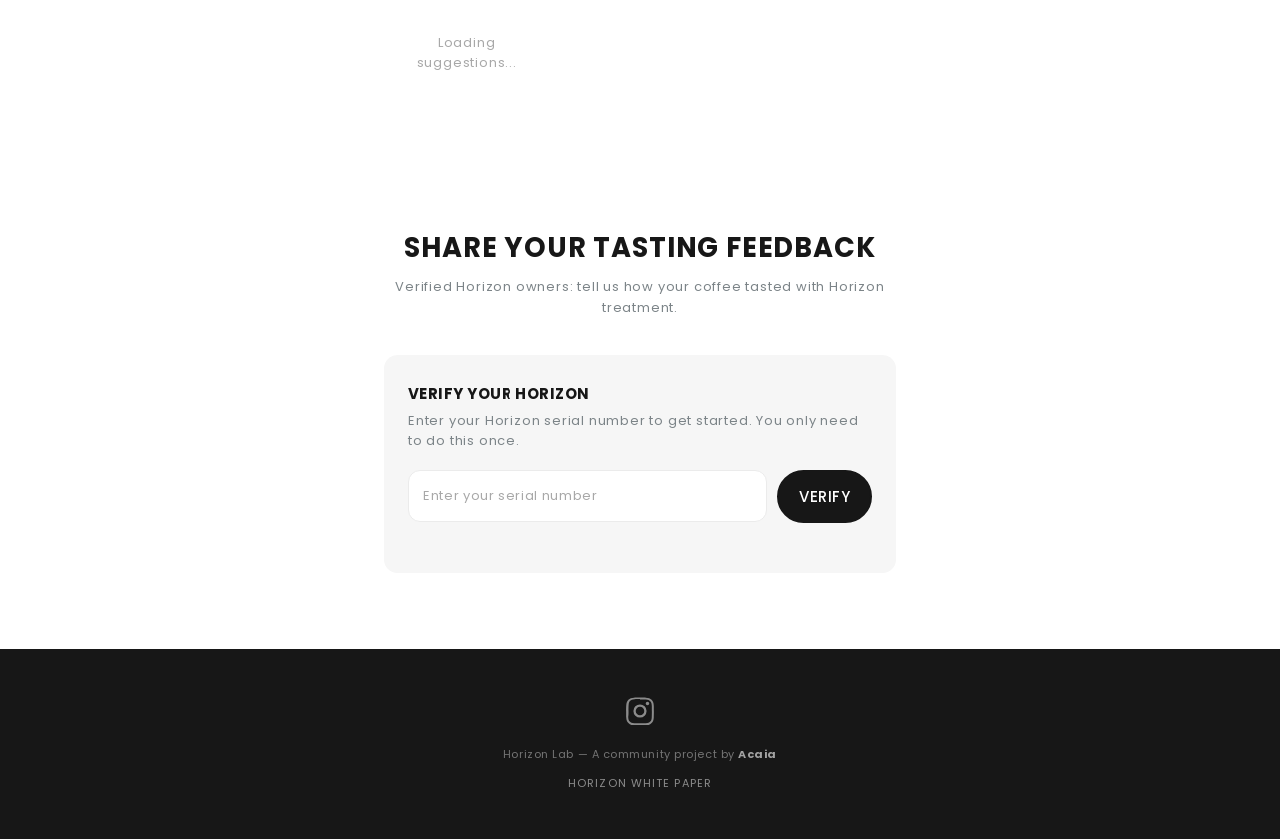
==== commit 382451da: "Add Horizon white paper page New standalone whitepaper.html covering the physical basis, system desc" ====
--- a/index.html
+++ b/index.html
@@ -278,16 +278,6 @@
               <span class="rating-dot"></span>
               <span class="rating-text" data-i18n="rating_3"></span>
             </label>
-            <label class="rating-option">
-              <input type="radio" name="rating" value="4">
-              <span class="rating-dot"></span>
-              <span class="rating-text" data-i18n="rating_4"></span>
-            </label>
-            <label class="rating-option">
-              <input type="radio" name="rating" value="5">
-              <span class="rating-dot"></span>
-              <span class="rating-text" data-i18n="rating_5"></span>
-            </label>
           </div>
         </div>
 
@@ -348,9 +338,10 @@
       </a>
     </div>
     <p class="footer-brand" data-i18n-html="footer_brand"></p>
+    <p class="footer-links"><a href="whitepaper.html">Horizon White Paper</a></p>
   </footer>
 
-  <script src="translations.js?v=11"></script>
-  <script src="app.js?v=16"></script>
+  <script src="translations.js?v=13"></script>
+  <script src="app.js?v=18"></script>
 </body>
 </html>
--- a/style.css
+++ b/style.css
@@ -1087,6 +1087,19 @@
 }
 .footer-brand a:hover { color: var(--white); }
 
+.footer-links {
+  margin-top: 12px;
+  font-size: 0.6875rem;
+  letter-spacing: 0.1em;
+  text-transform: uppercase;
+}
+.footer-links a {
+  color: rgba(255,255,255,0.5);
+  text-decoration: none;
+  transition: color var(--ease-fast);
+}
+.footer-links a:hover { color: var(--white); }
+
 /* ===== SCROLL FADE ===== */
 .section {
   opacity: 0;
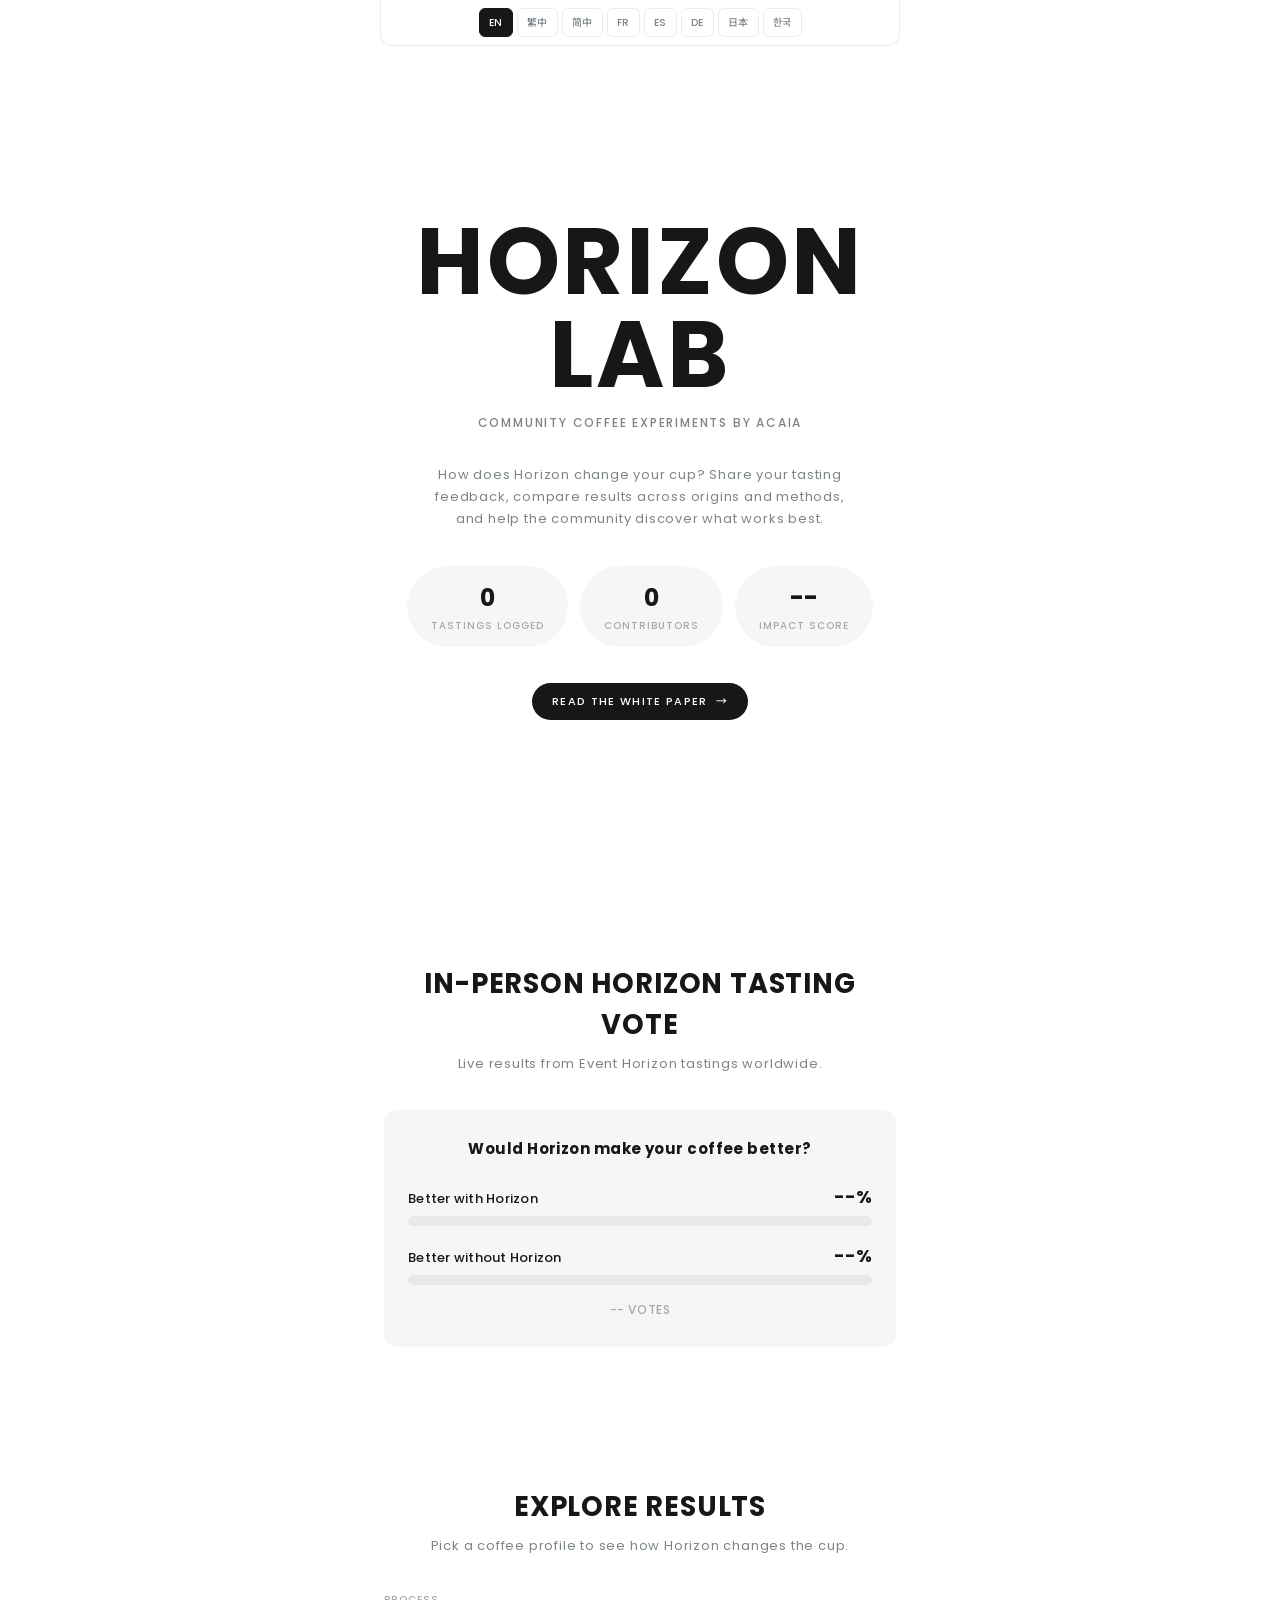
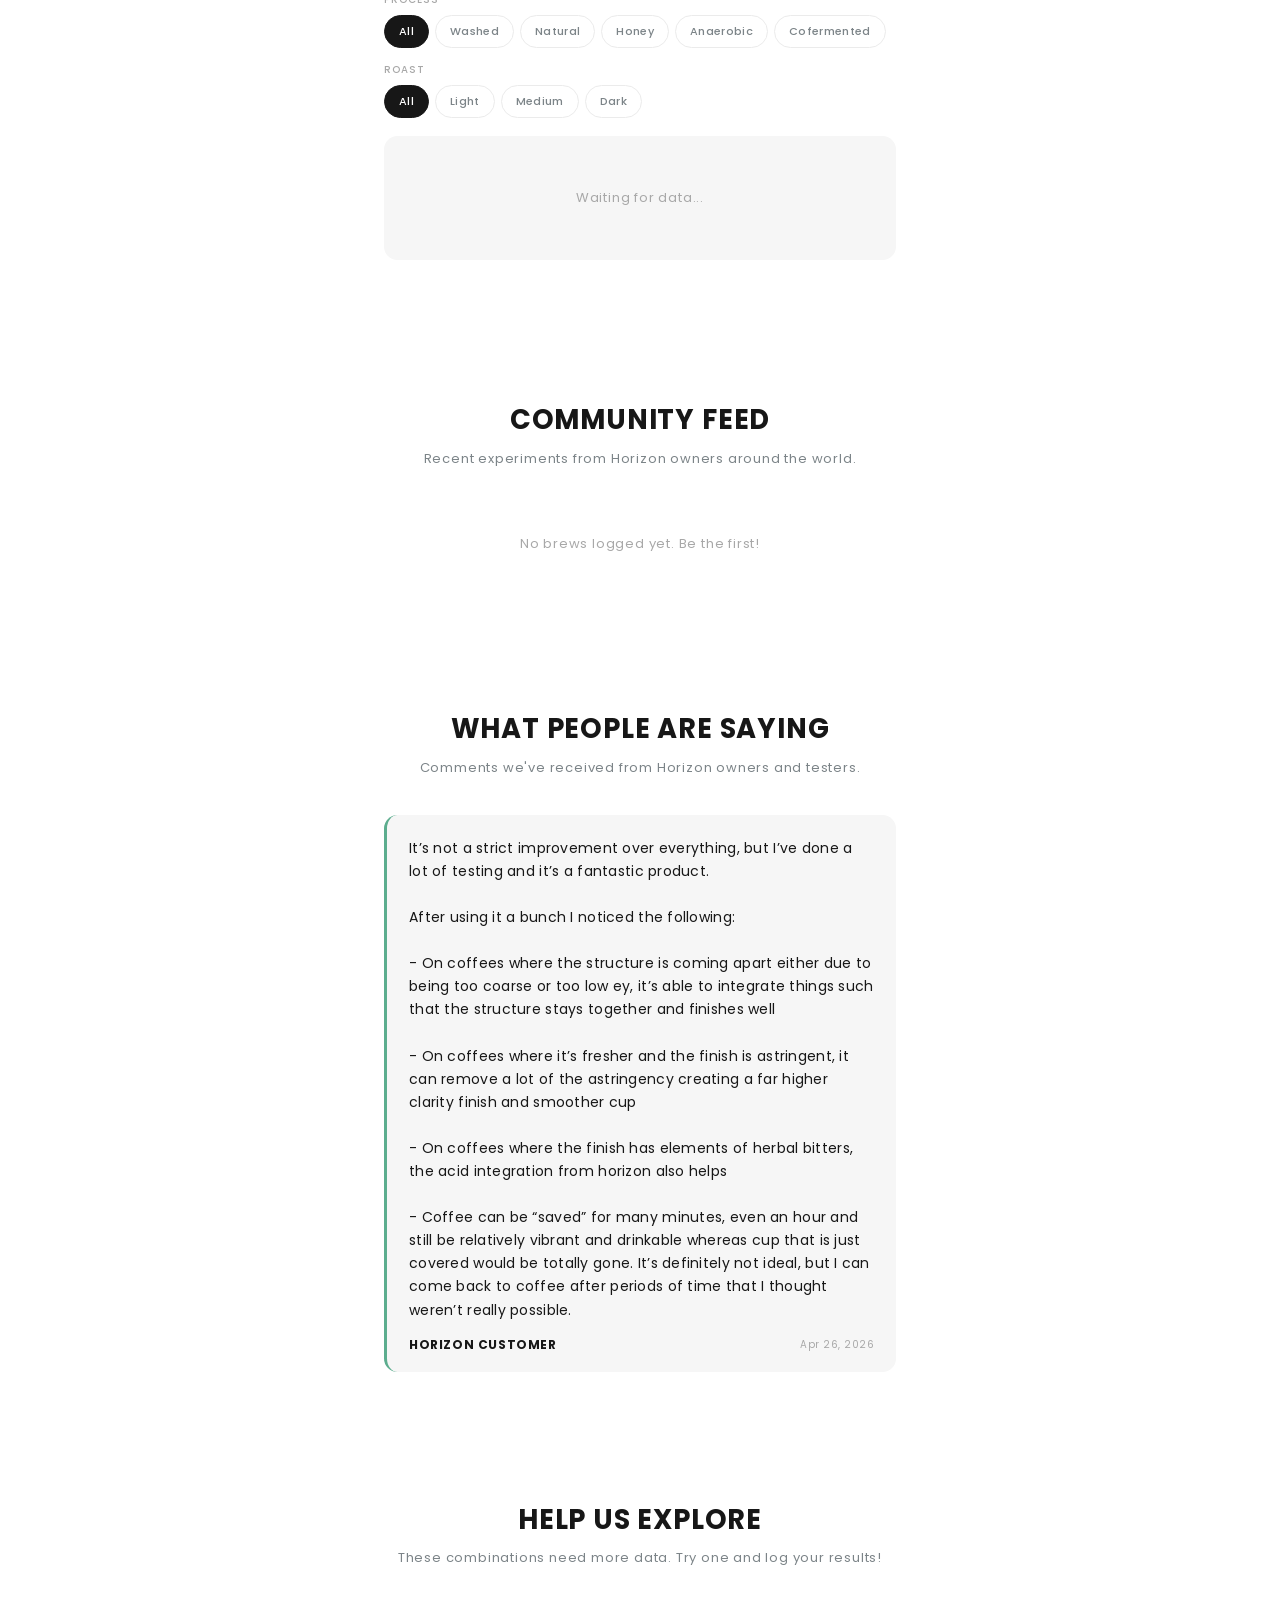
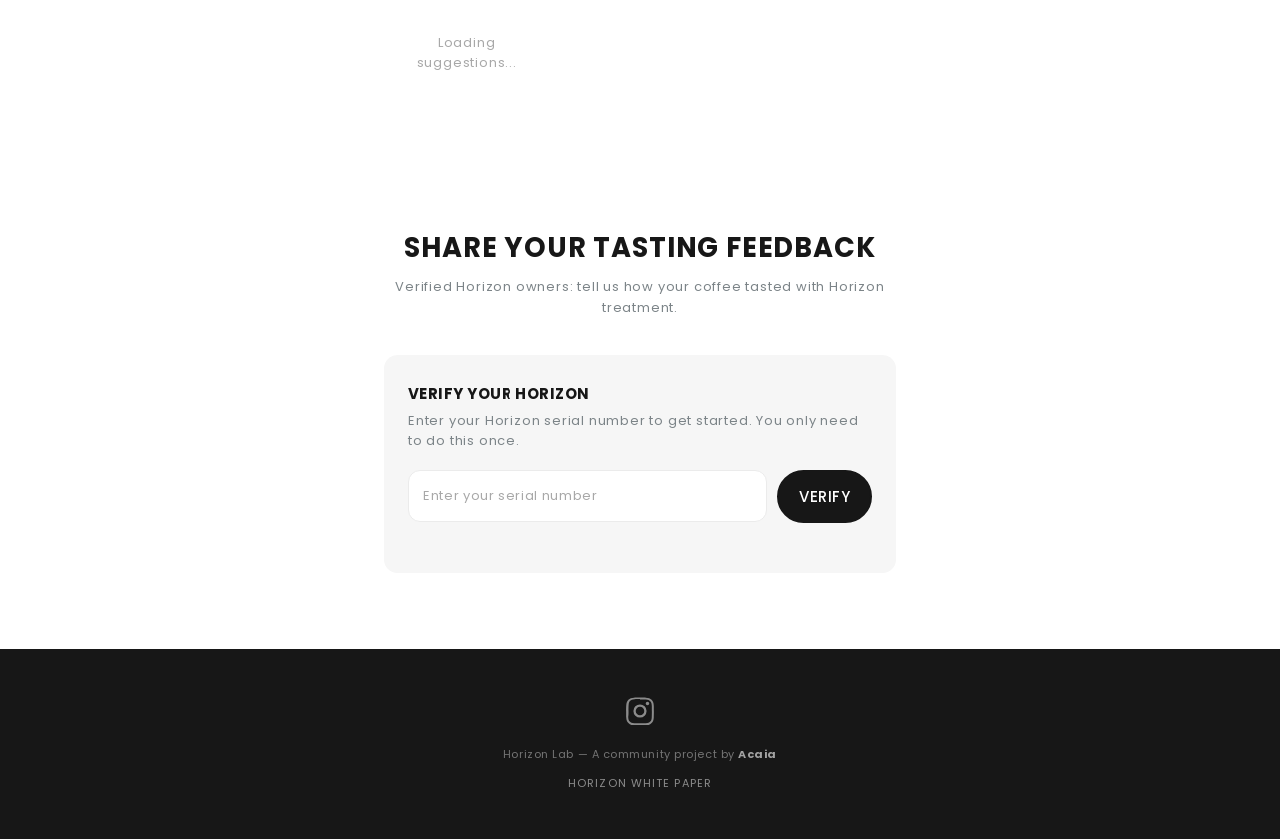
==== commit fefce066: "Promote white paper link into hero Add a pill-styled link below the hero stats so visitors can reach" ====
--- a/index.html
+++ b/index.html
@@ -9,7 +9,7 @@
   <link rel="preconnect" href="https://fonts.googleapis.com">
   <link rel="preconnect" href="https://fonts.gstatic.com" crossorigin>
   <link href="https://fonts.googleapis.com/css2?family=Poppins:ital,wght@0,400;0,500;0,700;1,400&family=Noto+Sans+TC:wght@400;500;700&family=Noto+Sans+SC:wght@400;500;700&family=Noto+Sans+JP:wght@400;500;700&family=Noto+Sans+KR:wght@400;500;700&display=swap" rel="stylesheet">
-  <link rel="stylesheet" href="style.css?v=8">
+  <link rel="stylesheet" href="style.css?v=9">
 </head>
 <body>
 
@@ -45,6 +45,7 @@
           <span class="stat-label" data-i18n="stat_impact"></span>
         </div>
       </div>
+      <a class="hero-paper" href="whitepaper.html" data-i18n="hero_paper_link"></a>
     </div>
   </section>
 
@@ -341,7 +342,7 @@
     <p class="footer-links"><a href="whitepaper.html">Horizon White Paper</a></p>
   </footer>
 
-  <script src="translations.js?v=13"></script>
+  <script src="translations.js?v=14"></script>
   <script src="app.js?v=18"></script>
 </body>
 </html>
--- a/style.css
+++ b/style.css
@@ -179,6 +179,28 @@
   padding: clamp(1.125rem, 1.2vw, 1.375rem) clamp(1.625rem, 1.473vw, 1.875rem);
 }
 
+.hero-paper {
+  display: inline-flex;
+  align-items: center;
+  gap: 8px;
+  padding: 10px 20px;
+  background: var(--black);
+  color: var(--white);
+  border-radius: var(--radius-pill);
+  font-size: 0.6875rem;
+  font-weight: 500;
+  letter-spacing: 0.12em;
+  text-transform: uppercase;
+  text-decoration: none;
+  transition: all var(--ease-fast);
+}
+.hero-paper::after {
+  content: '\2192';
+  transition: transform var(--ease-fast);
+}
+.hero-paper:hover { background: #333; }
+.hero-paper:hover::after { transform: translateX(3px); }
+
 /* ===== BUTTONS ===== */
 .btn {
   display: inline-flex;
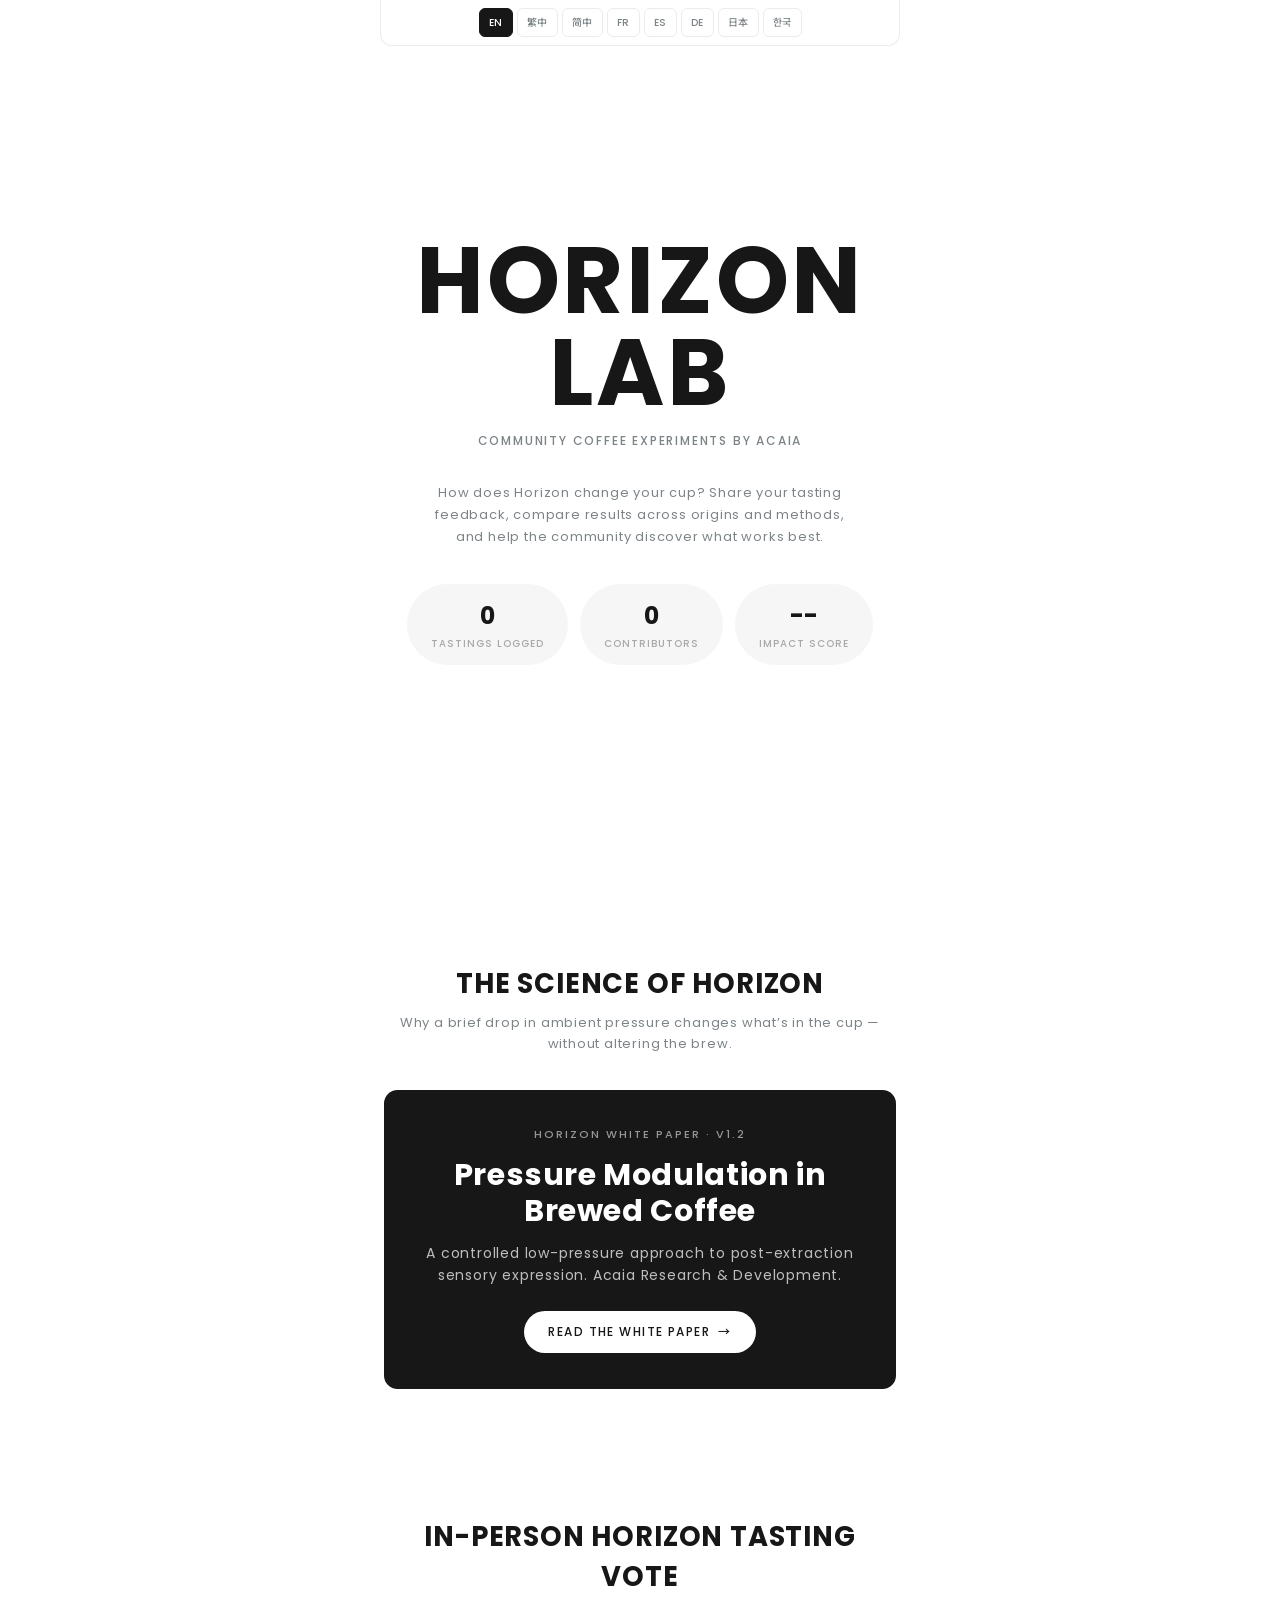
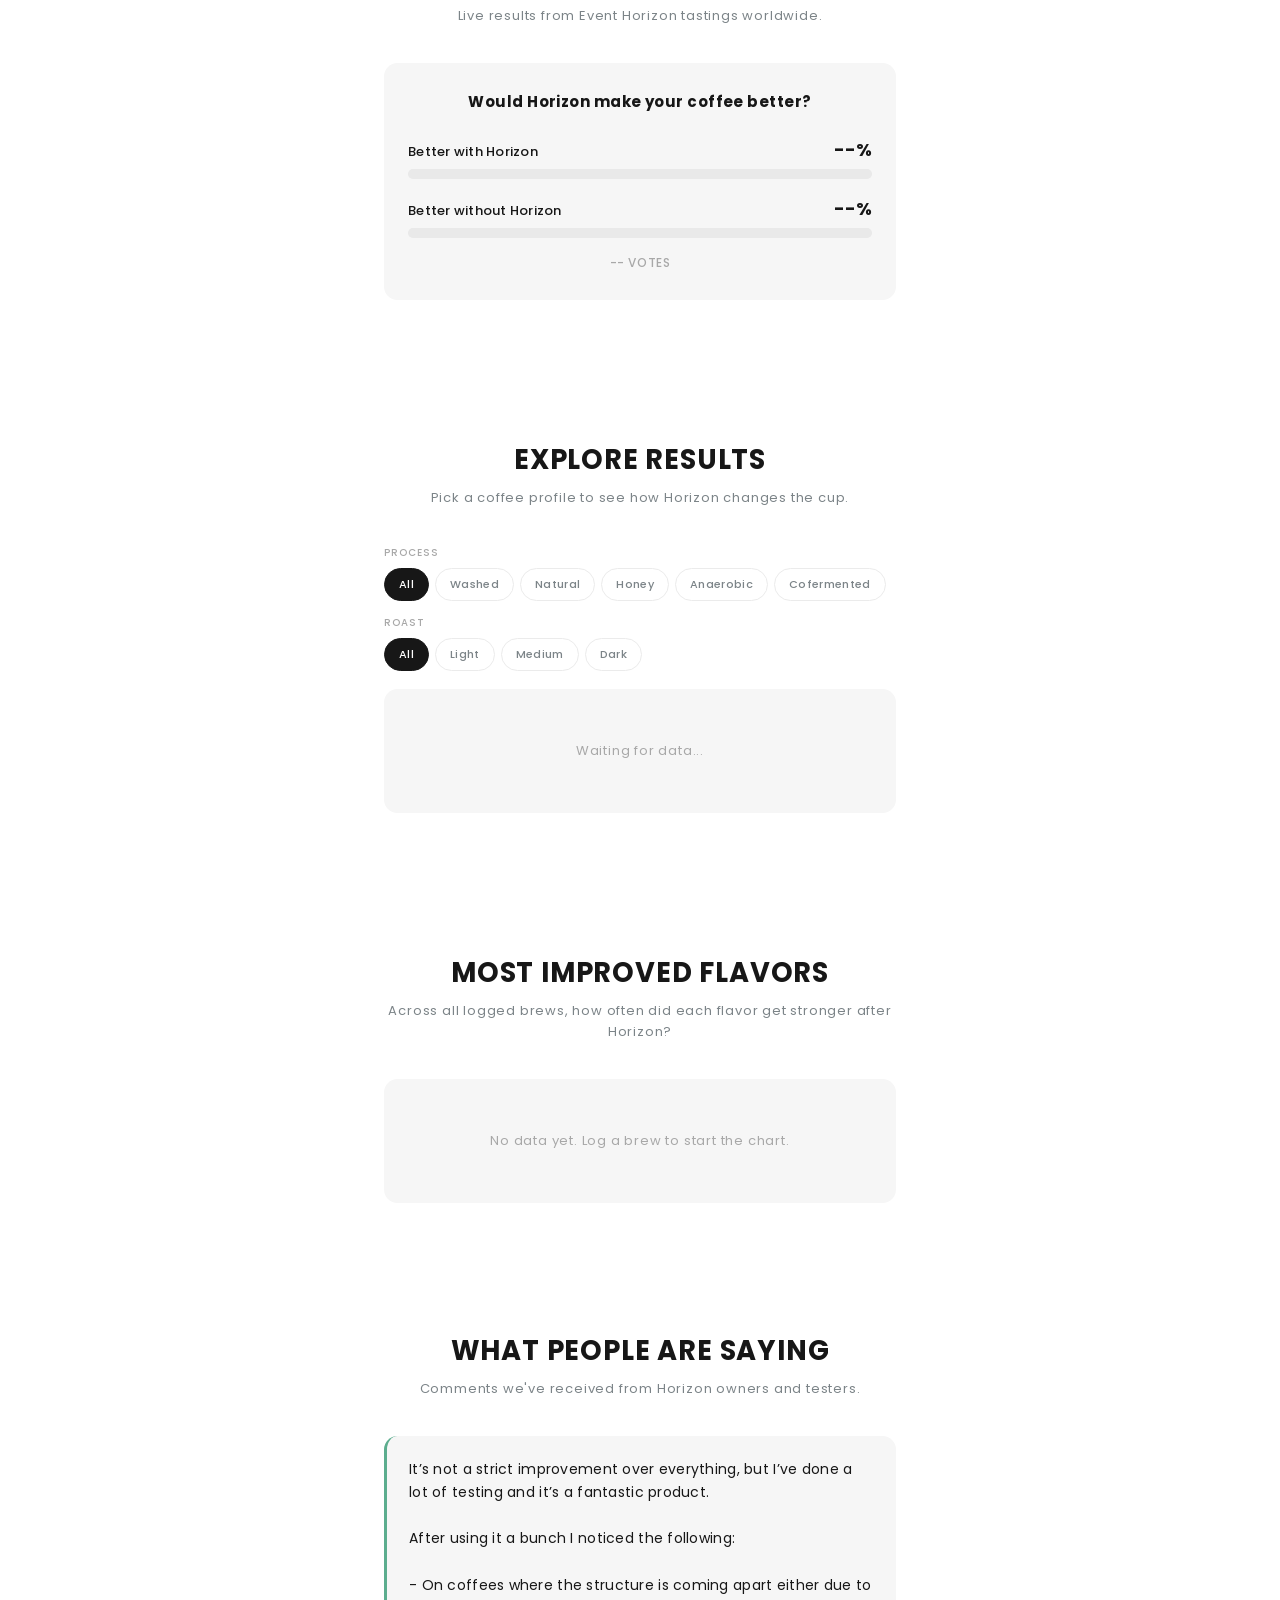
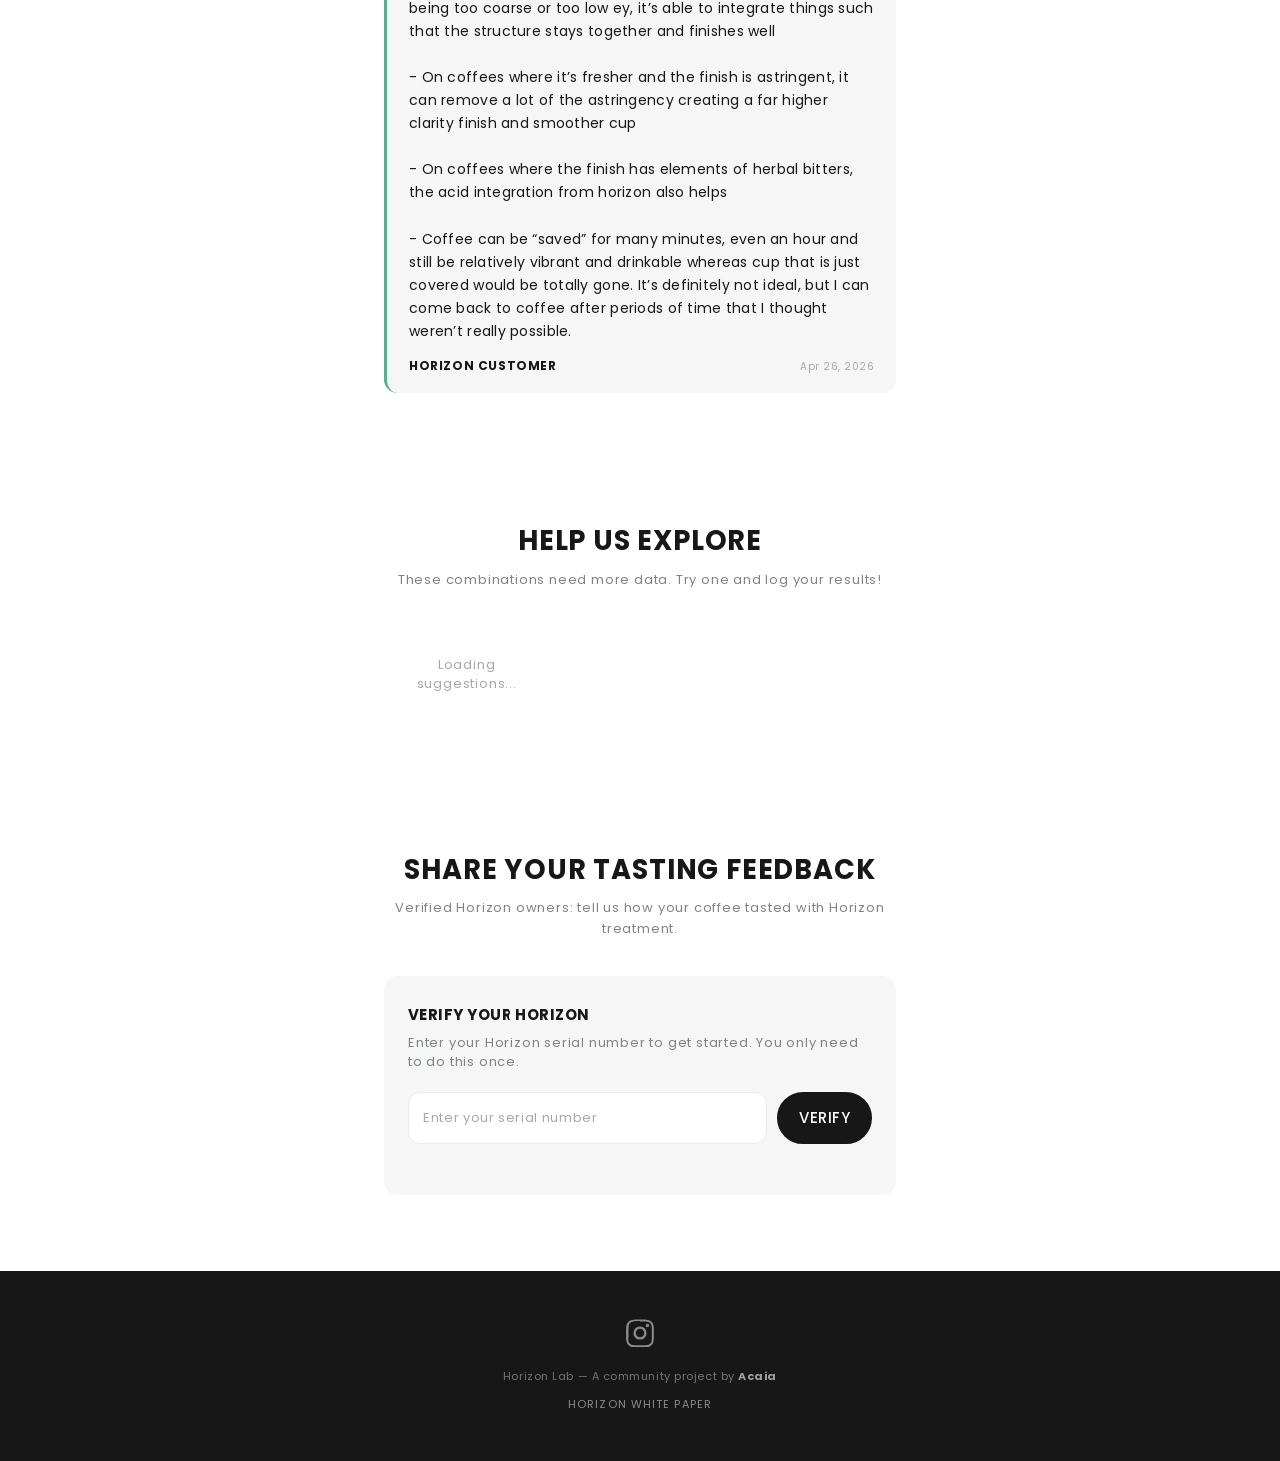
==== commit 67f268e2: "Feature the white paper, refresh to v1.2, replace feed with flavor chart - Promote white paper into " ====
--- a/index.html
+++ b/index.html
@@ -9,7 +9,7 @@
   <link rel="preconnect" href="https://fonts.googleapis.com">
   <link rel="preconnect" href="https://fonts.gstatic.com" crossorigin>
   <link href="https://fonts.googleapis.com/css2?family=Poppins:ital,wght@0,400;0,500;0,700;1,400&family=Noto+Sans+TC:wght@400;500;700&family=Noto+Sans+SC:wght@400;500;700&family=Noto+Sans+JP:wght@400;500;700&family=Noto+Sans+KR:wght@400;500;700&display=swap" rel="stylesheet">
-  <link rel="stylesheet" href="style.css?v=9">
+  <link rel="stylesheet" href="style.css?v=11">
 </head>
 <body>
 
@@ -45,8 +45,19 @@
           <span class="stat-label" data-i18n="stat_impact"></span>
         </div>
       </div>
-      <a class="hero-paper" href="whitepaper.html" data-i18n="hero_paper_link"></a>
-    </div>
+    </div>
+  </section>
+
+  <!-- ===== WHITE PAPER ===== -->
+  <section id="paper" class="section">
+    <h2 class="section-title" data-i18n="paper_section_title"></h2>
+    <p class="section-subtitle" data-i18n="paper_section_subtitle"></p>
+    <a class="paper-card" href="whitepaper.html">
+      <p class="paper-eyebrow" data-i18n="paper_eyebrow"></p>
+      <h3 class="paper-headline" data-i18n="paper_headline"></h3>
+      <p class="paper-blurb" data-i18n="paper_blurb"></p>
+      <span class="paper-cta" data-i18n="hero_paper_link"></span>
+    </a>
   </section>
 
   <!-- ===== COMMUNITY VOTE ===== -->
@@ -342,7 +353,7 @@
     <p class="footer-links"><a href="whitepaper.html">Horizon White Paper</a></p>
   </footer>
 
-  <script src="translations.js?v=14"></script>
-  <script src="app.js?v=18"></script>
+  <script src="translations.js?v=17"></script>
+  <script src="app.js?v=19"></script>
 </body>
 </html>
--- a/style.css
+++ b/style.css
@@ -179,27 +179,64 @@
   padding: clamp(1.125rem, 1.2vw, 1.375rem) clamp(1.625rem, 1.473vw, 1.875rem);
 }
 
-.hero-paper {
+.paper-card {
+  display: block;
+  background: var(--black);
+  color: var(--white);
+  border-radius: var(--radius);
+  padding: 36px 28px;
+  text-align: center;
+  text-decoration: none;
+  transition: transform var(--ease-fast), background var(--ease-fast);
+}
+.paper-card:hover { background: #1a1a1a; transform: translateY(-2px); }
+
+.paper-eyebrow {
+  font-size: 0.6875rem;
+  font-weight: 500;
+  letter-spacing: 0.18em;
+  text-transform: uppercase;
+  color: rgba(255, 255, 255, 0.55);
+  margin-bottom: 14px;
+}
+
+.paper-headline {
+  font-family: var(--font);
+  font-size: clamp(1.35rem, 4.5vw, 1.9rem);
+  font-weight: 700;
+  letter-spacing: 0.02em;
+  line-height: 1.2;
+  color: var(--white);
+  margin-bottom: 12px;
+}
+
+.paper-blurb {
+  font-size: 0.875rem;
+  color: rgba(255, 255, 255, 0.72);
+  line-height: 1.6;
+  max-width: 480px;
+  margin: 0 auto 24px;
+}
+
+.paper-cta {
   display: inline-flex;
   align-items: center;
   gap: 8px;
-  padding: 10px 20px;
-  background: var(--black);
-  color: var(--white);
+  padding: 12px 24px;
+  background: var(--white);
+  color: var(--black);
   border-radius: var(--radius-pill);
-  font-size: 0.6875rem;
+  font-size: 0.75rem;
   font-weight: 500;
   letter-spacing: 0.12em;
   text-transform: uppercase;
-  text-decoration: none;
-  transition: all var(--ease-fast);
-}
-.hero-paper::after {
+  transition: transform var(--ease-fast);
+}
+.paper-cta::after {
   content: '\2192';
   transition: transform var(--ease-fast);
 }
-.hero-paper:hover { background: #333; }
-.hero-paper:hover::after { transform: translateX(3px); }
+.paper-card:hover .paper-cta::after { transform: translateX(3px); }
 
 /* ===== BUTTONS ===== */
 .btn {
@@ -947,61 +984,73 @@
   margin-bottom: 28px;
 }
 
-/* ===== COMMUNITY FEED ===== */
-.feed-list { display: flex; flex-direction: column; gap: 10px; }
-
-.feed-card {
+/* ===== FLAVOR IMPROVEMENTS ===== */
+.feed-list {
   background: var(--bg-card);
   border-radius: var(--radius);
-  padding: 20px;
-}
-
-.feed-header {
-  display: flex;
+  padding: 24px;
+}
+
+.improve-chart {
+  display: flex;
+  flex-direction: column;
+  gap: 12px;
+}
+
+.improve-row {
+  display: grid;
+  grid-template-columns: 90px 1fr 48px;
   align-items: center;
-  justify-content: space-between;
-  margin-bottom: 10px;
-}
-
-.feed-origin {
-  font-weight: 700;
+  gap: 12px;
+}
+
+.improve-label {
   font-size: 0.8125rem;
-  letter-spacing: 0.03em;
-  text-transform: uppercase;
-}
-
-.feed-rating {
-  font-weight: 700;
+  font-weight: 500;
+  color: var(--text-secondary);
+  text-align: right;
+  overflow: hidden;
+  text-overflow: ellipsis;
+  white-space: nowrap;
+}
+
+.improve-track {
+  position: relative;
+  height: 22px;
+  background: rgba(23, 23, 23, 0.05);
+  border-radius: 4px;
+  overflow: hidden;
+}
+
+.improve-fill {
+  position: absolute;
+  top: 0;
+  bottom: 0;
+  left: 0;
+  background: var(--green);
+  border-radius: 4px;
+  transition: width 0.7s cubic-bezier(0.3, 1, 0.3, 1);
+}
+
+.improve-pct {
   font-size: 0.8125rem;
+  font-weight: 700;
   color: var(--green);
-}
-
-.feed-meta { display: flex; flex-wrap: wrap; gap: 6px; margin-bottom: 10px; }
-
-.feed-tag {
+  text-align: left;
+}
+
+.improve-basis {
   font-size: 0.6875rem;
-  font-weight: 500;
-  padding: 3px 10px;
-  background: rgba(23, 23, 23, 0.05);
-  border-radius: var(--radius-pill);
-  color: var(--text-secondary);
-}
-
-.feed-tag-more { color: var(--green); }
-.feed-tag-less { color: var(--danger); }
-
-.feed-note {
-  font-size: 0.8125rem;
-  color: var(--text-secondary);
-  line-height: 1.6;
-  font-style: italic;
-}
-
-.feed-time {
-  font-size: 0.625rem;
-  color: var(--text-muted);
-  margin-top: 8px;
-  letter-spacing: 0.05em;
+  letter-spacing: 0.1em;
+  text-transform: uppercase;
+  color: var(--text-muted);
+  text-align: center;
+  margin-top: 20px;
+}
+
+@media (max-width: 480px) {
+  .improve-row { grid-template-columns: 76px 1fr 42px; gap: 8px; }
+  .improve-label { font-size: 0.75rem; }
 }
 
 /* ===== COMMENTS ===== */
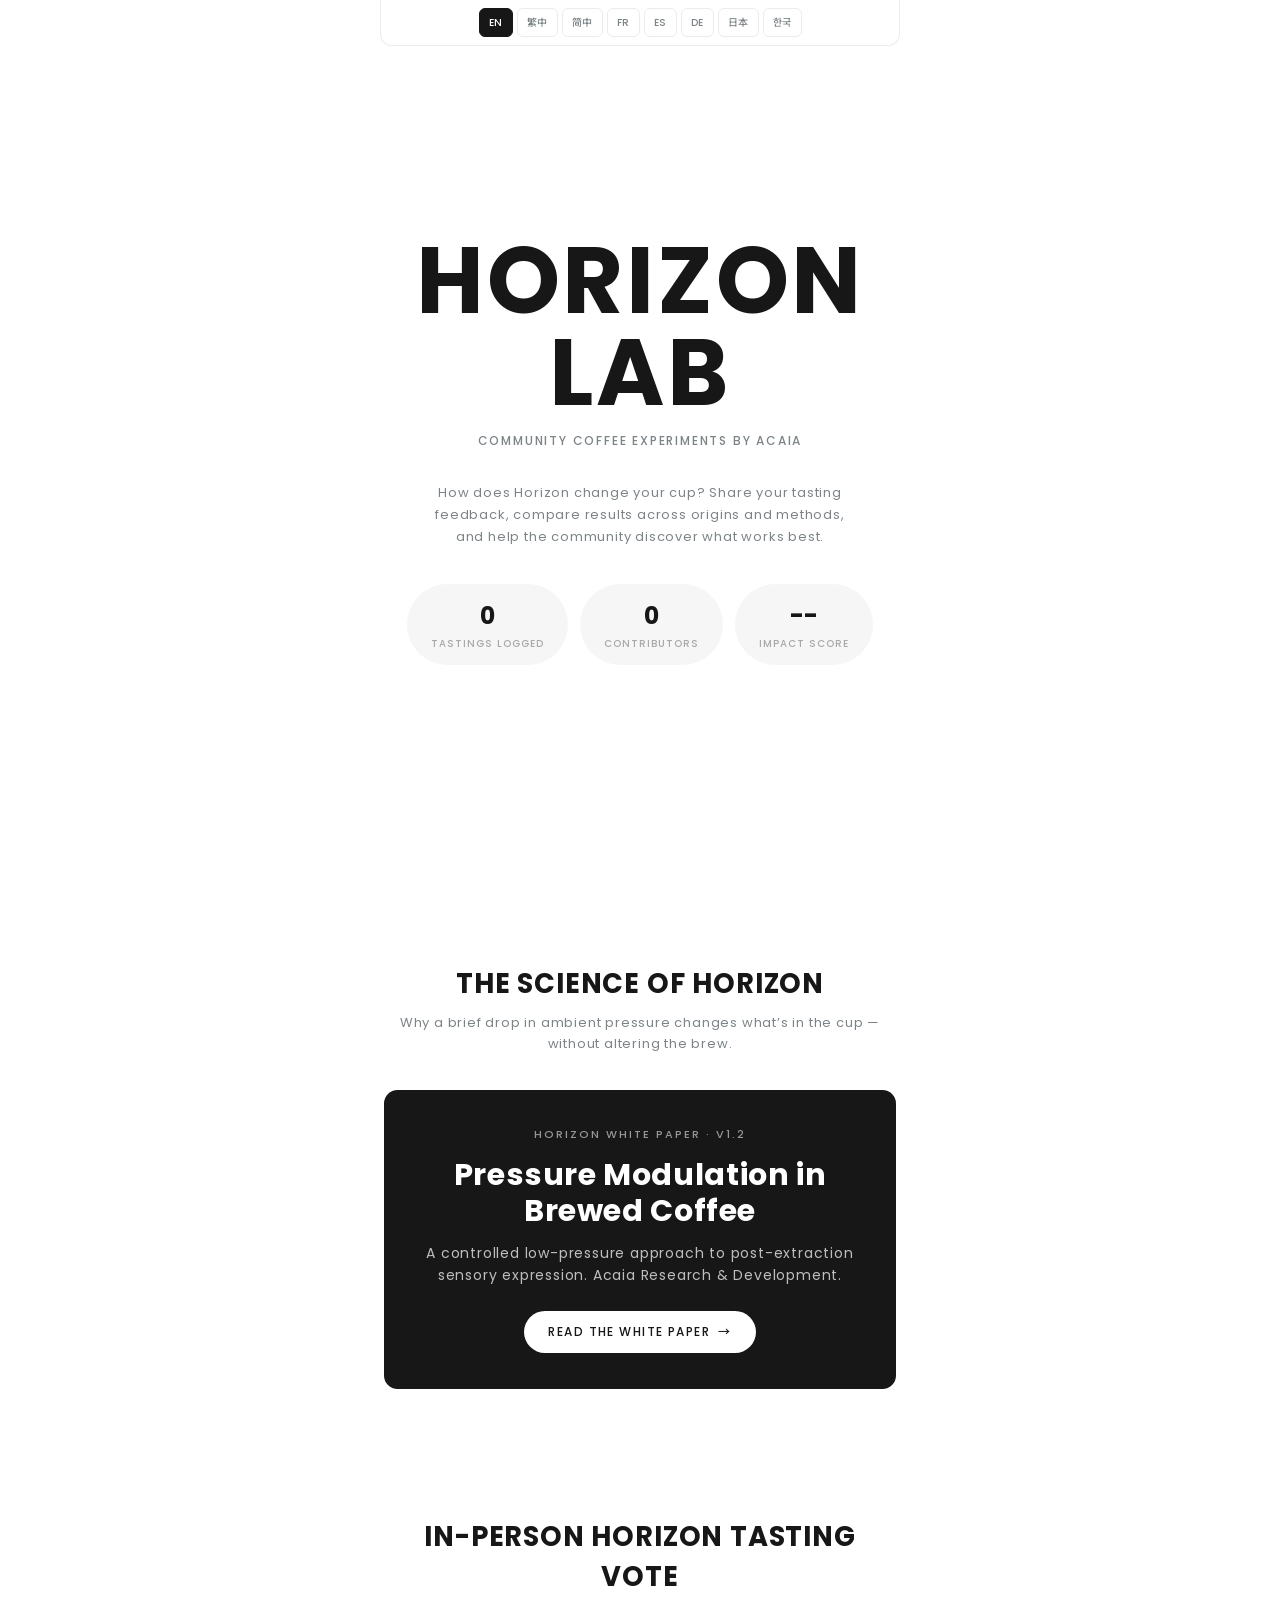
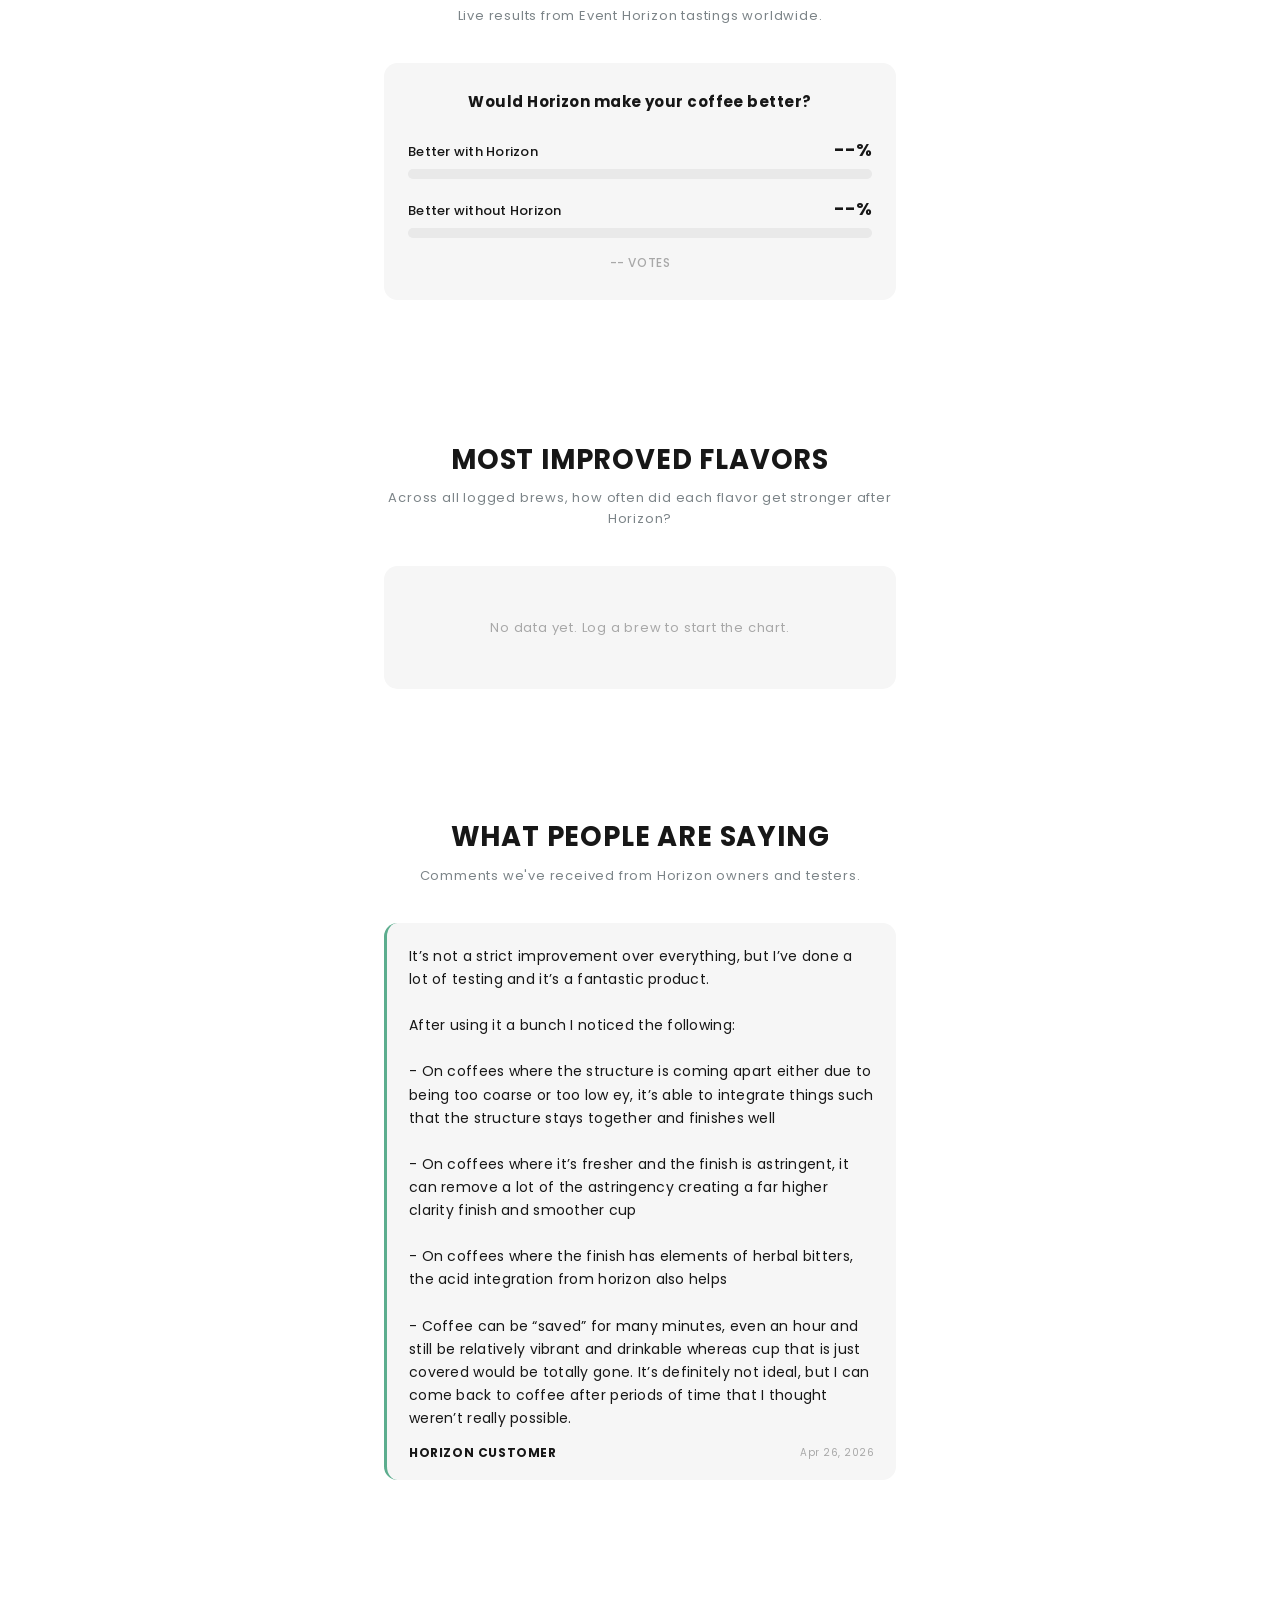
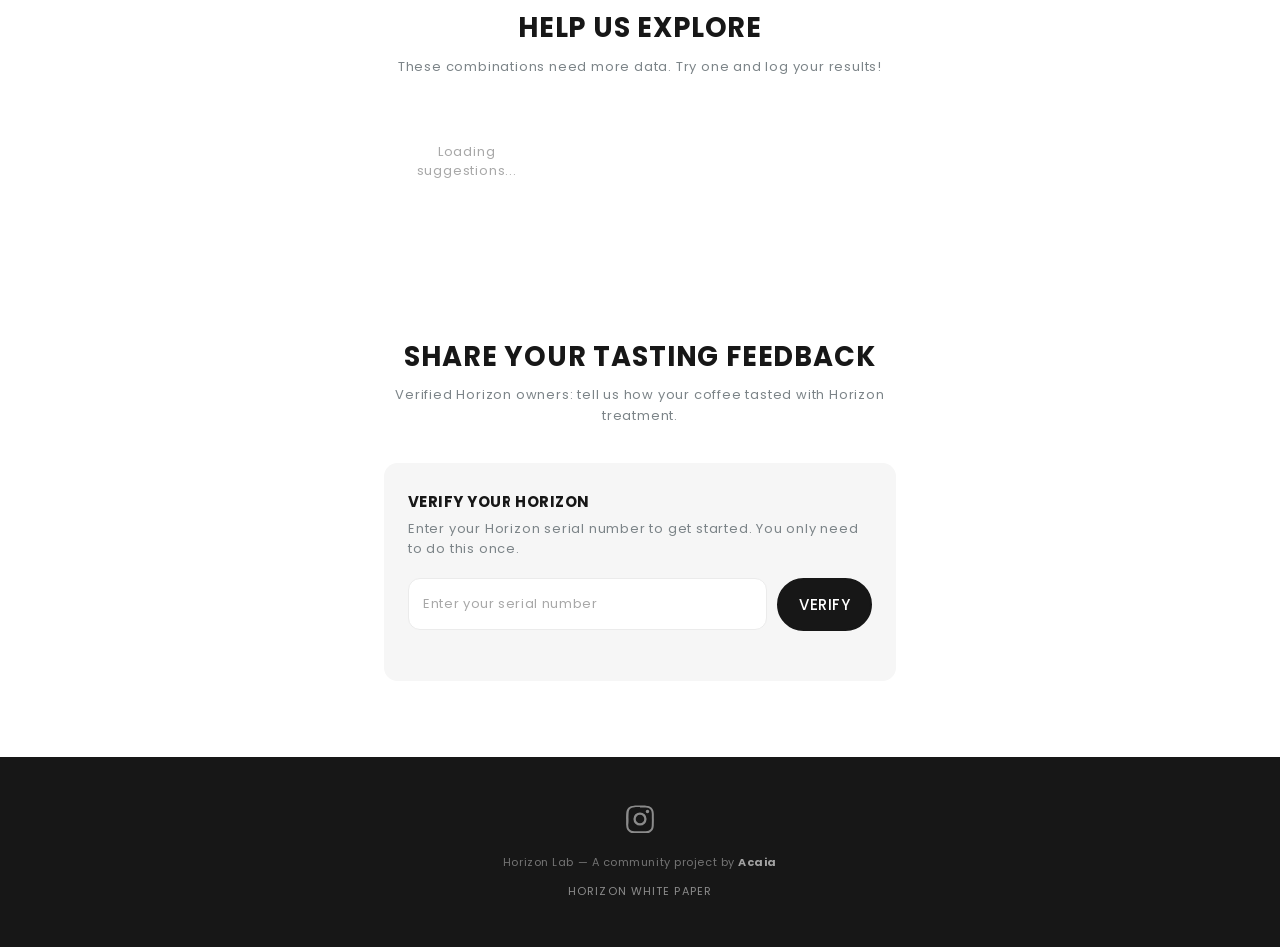
==== commit 3e5d7038: "Remove Explore Results section The "Explore Results" dashboard (process/roast filter pills + summary" ====
--- a/index.html
+++ b/index.html
@@ -9,7 +9,7 @@
   <link rel="preconnect" href="https://fonts.googleapis.com">
   <link rel="preconnect" href="https://fonts.gstatic.com" crossorigin>
   <link href="https://fonts.googleapis.com/css2?family=Poppins:ital,wght@0,400;0,500;0,700;1,400&family=Noto+Sans+TC:wght@400;500;700&family=Noto+Sans+SC:wght@400;500;700&family=Noto+Sans+JP:wght@400;500;700&family=Noto+Sans+KR:wght@400;500;700&display=swap" rel="stylesheet">
-  <link rel="stylesheet" href="style.css?v=11">
+  <link rel="stylesheet" href="style.css?v=12">
 </head>
 <body>
 
@@ -89,39 +89,6 @@
       </div>
 
       <div class="vote-total" id="totalTasting">-- <span data-i18n="votes_suffix"></span></div>
-    </div>
-  </section>
-
-  <!-- ===== EXPLORER ===== -->
-  <section id="dashboard" class="section">
-    <h2 class="section-title" data-i18n="explorer_title"></h2>
-    <p class="section-subtitle" data-i18n="explorer_subtitle"></p>
-
-    <div class="explorer-filters">
-      <div class="explorer-filter">
-        <label class="explorer-filter-label" data-i18n="filter_process"></label>
-        <div class="filter-pills" data-filter="process">
-          <button type="button" class="filter-pill active" data-value="" data-i18n="filter_all"></button>
-          <button type="button" class="filter-pill" data-value="Washed">Washed</button>
-          <button type="button" class="filter-pill" data-value="Natural">Natural</button>
-          <button type="button" class="filter-pill" data-value="Honey">Honey</button>
-          <button type="button" class="filter-pill" data-value="Anaerobic">Anaerobic</button>
-          <button type="button" class="filter-pill" data-value="Cofermented">Cofermented</button>
-        </div>
-      </div>
-      <div class="explorer-filter">
-        <label class="explorer-filter-label" data-i18n="filter_roast"></label>
-        <div class="filter-pills" data-filter="roast">
-          <button type="button" class="filter-pill active" data-value="" data-i18n="filter_all"></button>
-          <button type="button" class="filter-pill" data-value="Light" data-i18n="roast_light"></button>
-          <button type="button" class="filter-pill" data-value="Medium" data-i18n="roast_medium"></button>
-          <button type="button" class="filter-pill" data-value="Dark" data-i18n="roast_dark"></button>
-        </div>
-      </div>
-    </div>
-
-    <div class="summary-card chart-card" id="summaryCard">
-      <div class="chart-empty" data-i18n="chart_empty"></div>
     </div>
   </section>
 
@@ -353,7 +320,7 @@
     <p class="footer-links"><a href="whitepaper.html">Horizon White Paper</a></p>
   </footer>
 
-  <script src="translations.js?v=17"></script>
-  <script src="app.js?v=19"></script>
+  <script src="translations.js?v=18"></script>
+  <script src="app.js?v=20"></script>
 </body>
 </html>
--- a/style.css
+++ b/style.css
@@ -397,203 +397,6 @@
   font-size: 0.6875rem;
 }
 
-/* ===== EXPLORER (filtered dashboard) ===== */
-.explorer-filters {
-  display: flex;
-  flex-direction: column;
-  gap: 14px;
-  margin-bottom: 18px;
-}
-
-.explorer-filter {
-  display: flex;
-  flex-direction: column;
-  gap: 8px;
-}
-
-.explorer-filter-label {
-  font-size: 0.625rem;
-  font-weight: 500;
-  letter-spacing: 0.1em;
-  text-transform: uppercase;
-  color: var(--text-muted);
-}
-
-.filter-pills {
-  display: flex;
-  flex-wrap: wrap;
-  gap: 6px;
-}
-
-.filter-pill {
-  font-family: var(--font);
-  font-size: 0.6875rem;
-  font-weight: 500;
-  letter-spacing: 0.03em;
-  padding: 7px 14px;
-  background: var(--white);
-  border: 1px solid var(--border);
-  border-radius: var(--radius-pill);
-  color: var(--text-secondary);
-  cursor: pointer;
-  transition: all var(--ease-fast);
-  white-space: nowrap;
-}
-
-.filter-pill:hover {
-  border-color: var(--text-muted);
-  color: var(--black);
-}
-
-.filter-pill.active {
-  background: var(--black);
-  border-color: var(--black);
-  color: var(--white);
-}
-
-.summary-card { padding: 24px; }
-
-.summary-headline {
-  font-size: 0.75rem;
-  font-weight: 500;
-  letter-spacing: 0.1em;
-  text-transform: uppercase;
-  color: var(--text-muted);
-  text-align: center;
-  margin-bottom: 14px;
-}
-
-.summary-headline strong {
-  font-size: 2rem;
-  font-weight: 700;
-  color: var(--black);
-  letter-spacing: 0;
-  display: block;
-  line-height: 1.1;
-  margin-bottom: 4px;
-}
-
-.summary-stats {
-  display: flex;
-  gap: 10px;
-  margin-bottom: 22px;
-  justify-content: center;
-}
-
-.summary-pill {
-  flex: 1;
-  background: var(--white);
-  border-radius: var(--radius-sm);
-  padding: 12px 14px;
-  text-align: center;
-  border: 1px solid var(--border);
-}
-
-.summary-pill-num {
-  display: block;
-  font-size: 1.125rem;
-  font-weight: 700;
-  color: var(--black);
-  letter-spacing: 0;
-  line-height: 1.2;
-}
-
-.summary-pill-label {
-  display: block;
-  font-size: 0.625rem;
-  font-weight: 500;
-  letter-spacing: 0.05em;
-  text-transform: uppercase;
-  color: var(--text-muted);
-  margin-top: 4px;
-}
-
-.summary-flavors-title {
-  font-size: 0.75rem;
-  font-weight: 700;
-  letter-spacing: 0.05em;
-  text-transform: uppercase;
-  color: var(--black);
-  margin-bottom: 12px;
-}
-
-.summary-flavors .bar-fill { background: var(--green); }
-
-/* Divergent flavor bars (less ← center → more) */
-.divergent-row {
-  display: grid;
-  grid-template-columns: 80px 1fr 80px;
-  align-items: center;
-  gap: 8px;
-  margin-bottom: 8px;
-}
-
-.divergent-label {
-  font-size: 0.75rem;
-  font-weight: 500;
-  color: var(--text-secondary);
-  text-align: right;
-  overflow: hidden;
-  text-overflow: ellipsis;
-  white-space: nowrap;
-}
-
-.divergent-track {
-  position: relative;
-  display: grid;
-  grid-template-columns: 1fr 1fr;
-  height: 22px;
-  background: rgba(23, 23, 23, 0.05);
-  border-radius: 4px;
-  overflow: hidden;
-}
-
-.divergent-track::before {
-  content: '';
-  position: absolute;
-  left: 50%;
-  top: 0;
-  bottom: 0;
-  width: 1px;
-  background: rgba(23, 23, 23, 0.18);
-  z-index: 1;
-}
-
-.divergent-half {
-  position: relative;
-  height: 100%;
-}
-
-.divergent-fill {
-  position: absolute;
-  top: 0;
-  bottom: 0;
-  background: var(--black);
-  transition: width 0.7s cubic-bezier(0.3, 1, 0.3, 1);
-}
-
-.divergent-half-less .divergent-fill {
-  right: 0;
-  background: var(--danger);
-}
-
-.divergent-half-more .divergent-fill {
-  left: 0;
-  background: var(--green);
-}
-
-.divergent-stats {
-  display: flex;
-  gap: 6px;
-  justify-content: flex-start;
-  font-size: 0.6875rem;
-  font-weight: 500;
-}
-
-.divergent-less-stat { color: var(--danger); }
-.divergent-more-stat { color: var(--green); }
-.divergent-sep { color: var(--text-muted); }
-
 /* ===== COMMUNITY VOTE ===== */
 .vote-card { padding: 28px 24px; }
 
